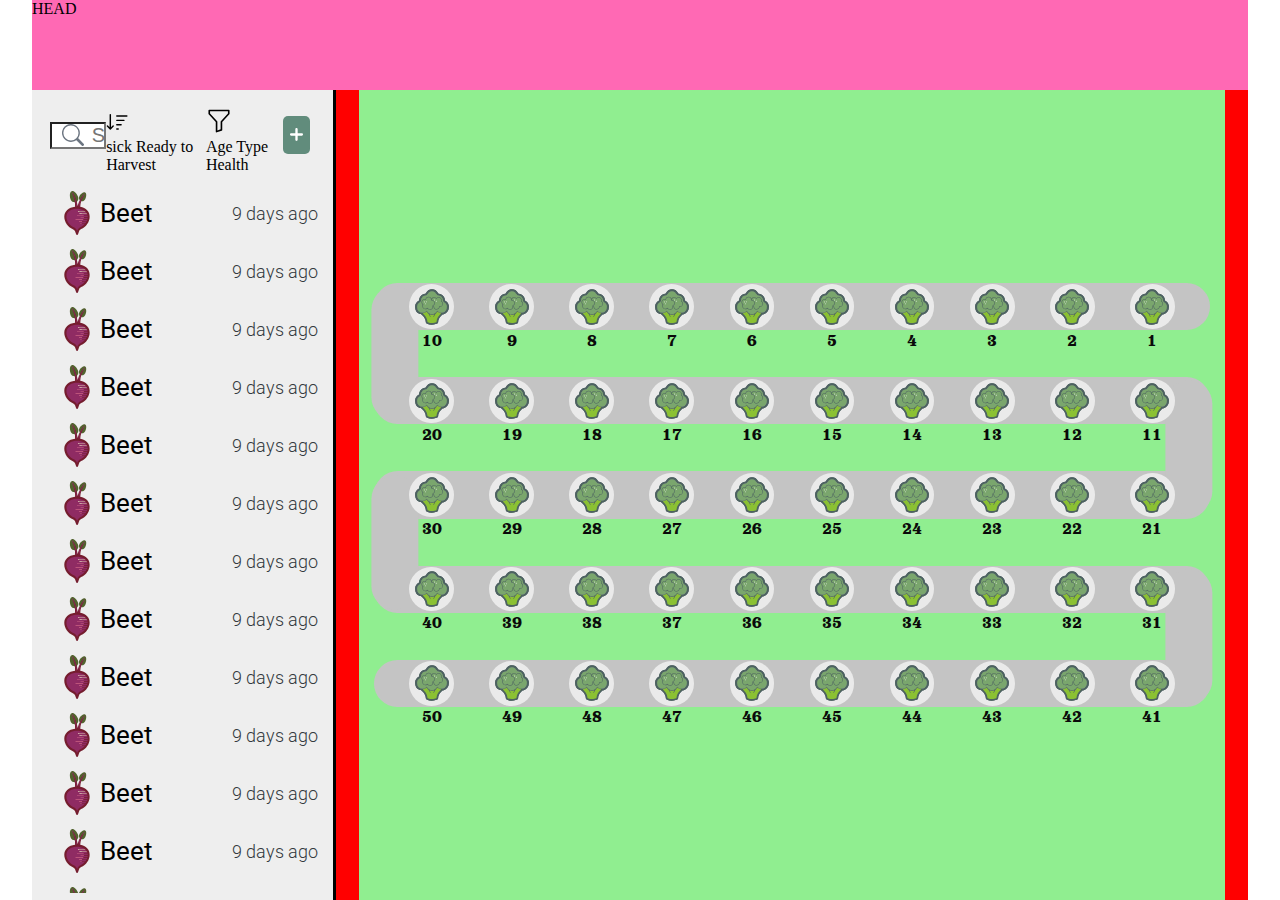
==== index.html @ b9377c93 "scroll bar style" ====
<!DOCTYPE html>
<html lang="en">
<head>
    <meta charset="UTF-8">
    <link href="https://cdn.jsdelivr.net/npm/bootstrap@5.0.0-beta3/dist/css/bootstrap.min.css" rel="stylesheet" integrity="sha384-eOJMYsd53ii+scO/bJGFsiCZc+5NDVN2yr8+0RDqr0Ql0h+rP48ckxlpbzKgwra6" crossorigin="anonymous">
    <script src="https://ajax.googleapis.com/ajax/libs/jquery/3.6.0/jquery.min.js"></script>
    <meta http-equiv="X-UA-Compatible" content="IE=edge">
    <meta name="viewport" content="width=device-width, initial-scale=1.0">
    <link rel="stylesheet" href="css/style.css">
    <title>MAP</title>
</head>
<body>
    <section class="wrapper">
        <header> HEAD</header>
        <section class="sideContent column">
            <section class="searchBar">
                <input type="text" class="form-control w-50" name="searchKey" placeholder="Search" id="search">
                
                <!-- <select name="filter" class="form-control">
                    <option disabled="" selected="" value=""> Filter </option>
                    <option value="sick">Sick</option>
                    <option value="ready">Ready to Harvest</option>
                </select> -->
                <div class="dropdown show">
                    <a href="#" role="button"  data-toggle="dropdown" aria-haspopup="true" aria-expanded="false">
                        <img src="images/sortArrow.svg" class="seachBarIcons" alt="filter">
                    </a>
                    <div class="dropdown-menu" aria-labelledby="dropdownMenuLink">
                      <a class="dropdown-item" href='index.html?filter="sick"'>sick</a>
                      <a class="dropdown-item" href='index.html?filter="ready"'>Ready to Harvest</a>
                    </div>
                  </div>
                <div class="dropdown show">
                    <a href="#" role="button"  data-toggle="dropdown" aria-haspopup="true" aria-expanded="false">
                        <img src="images/funnel.svg" class="seachBarIcons" alt="sort">
                    </a>
                    <div class="dropdown-menu" aria-labelledby="dropdownMenuLink">
                      <a class="dropdown-item" href='index.html?sort="age"'>Age</a>
                      <a class="dropdown-item" href='index.html?sort="type"'>Type</a>
                      <a class="dropdown-item" href='index.html?sort="health'>Health</a>
                    </div>
                  </div>
                <!-- <select name="sort" class="form-control sort">
                    <option disabled="" selected="" value="">  </option>
                    <option value="age">Age</option>
                    <option value="Type">Type</option>
                    <option value="Health">Health</option>
                </select> -->
                <a href="addPlant.html"></a>
            </section>
            <div class="clear"></div>
            <section class="listSection">
                <ul class="plantsList">
                    <li class="plantListItem"><a  href="item.html?itemID=1">
                        <img src="images/beet.svg" alt="beet">
                        <span class="plantListName">Beet</span>
                        <span class="plantListInfo">9 days ago</span>
                    </a></li>
                    <li class="plantListItem"><a  href="item.html?itemID=1">
                        <img src="images/beet.svg" alt="beet">
                        <span class="plantListName">Beet</span>
                        <span class="plantListInfo">9 days ago</span>
                    </a></li>
                    <li class="plantListItem"><a  href="item.html?itemID=1">
                        <img src="images/beet.svg" alt="beet">
                        <span class="plantListName">Beet</span>
                        <span class="plantListInfo">9 days ago</span>
                    </a></li>
                    <li class="plantListItem"><a  href="item.html?itemID=1">
                        <img src="images/beet.svg" alt="beet">
                        <span class="plantListName">Beet</span>
                        <span class="plantListInfo">9 days ago</span>
                    </a></li>
                    <li class="plantListItem"><a  href="item.html?itemID=1">
                        <img src="images/beet.svg" alt="beet">
                        <span class="plantListName">Beet</span>
                        <span class="plantListInfo">9 days ago</span>
                    </a></li>
                    <li class="plantListItem"><a  href="item.html?itemID=1">
                        <img src="images/beet.svg" alt="beet">
                        <span class="plantListName">Beet</span>
                        <span class="plantListInfo">9 days ago</span>
                    </a></li>
                    <li class="plantListItem"><a  href="item.html?itemID=1">
                        <img src="images/beet.svg" alt="beet">
                        <span class="plantListName">Beet</span>
                        <span class="plantListInfo">9 days ago</span>
                    </a></li>
                    <li class="plantListItem"><a  href="item.html?itemID=1">
                        <img src="images/beet.svg" alt="beet">
                        <span class="plantListName">Beet</span>
                        <span class="plantListInfo">9 days ago</span>
                    </a></li>
                    <li class="plantListItem"><a  href="item.html?itemID=1">
                        <img src="images/beet.svg" alt="beet">
                        <span class="plantListName">Beet</span>
                        <span class="plantListInfo">9 days ago</span>
                    </a></li>
                    <li class="plantListItem"><a  href="item.html?itemID=1">
                        <img src="images/beet.svg" alt="beet">
                        <span class="plantListName">Beet</span>
                        <span class="plantListInfo">9 days ago</span>
                    </a></li>
                    <li class="plantListItem"><a  href="item.html?itemID=1">
                        <img src="images/beet.svg" alt="beet">
                        <span class="plantListName">Beet</span>
                        <span class="plantListInfo">9 days ago</span>
                    </a></li>
                    <li class="plantListItem"><a  href="item.html?itemID=1">
                        <img src="images/beet.svg" alt="beet">
                        <span class="plantListName">Beet</span>
                        <span class="plantListInfo">9 days ago</span>
                    </a></li>
                    <li class="plantListItem"><a  href="item.html?itemID=1">
                        <img src="images/beet.svg" alt="beet">
                        <span class="plantListName">Beet</span>
                        <span class="plantListInfo">9 days ago</span>
                    </a></li>
                    <li class="plantListItem"><a  href="item.html?itemID=1">
                        <img src="images/beet.svg" alt="beet">
                        <span class="plantListName">Beet</span>
                        <span class="plantListInfo">9 days ago</span>
                    </a></li>
                    <li class="plantListItem"><a  href="item.html?itemID=1">
                        <img src="images/beet.svg" alt="beet">
                        <span class="plantListName">Beet</span>
                        <span class="plantListInfo">9 days ago</span>
                    </a></li>
                    <li class="plantListItem"><a  href="item.html?itemID=1">
                        <img src="images/beet.svg" alt="beet">
                        <span class="plantListName">Beet</span>
                        <span class="plantListInfo">9 days ago</span>
                    </a></li>
                    <li class="plantListItem"><a  href="item.html?itemID=1">
                        <img src="images/beet.svg" alt="beet">
                        <span class="plantListName">Beet</span>
                        <span class="plantListInfo">9 days ago</span>
                    </a></li>
                    <li class="plantListItem"><a  href="item.html?itemID=1">
                        <img src="images/beet.svg" alt="beet">
                        <span class="plantListName">Beet</span>
                        <span class="plantListInfo">9 days ago</span>
                    </a></li>
                    <li class="plantListItem"><a  href="item.html?itemID=1">
                        <img src="images/beet.svg" alt="beet">
                        <span class="plantListName">Beet</span>
                        <span class="plantListInfo">9 days ago</span>
                    </a></li>
                    <li class="plantListItem"><a  href="item.html?itemID=1">
                        <img src="images/beet.svg" alt="beet">
                        <span class="plantListName">Beet</span>
                        <span class="plantListInfo">9 days ago</span>
                    </a></li>
                    <li class="plantListItem"><a  href="item.html?itemID=1">
                        <img src="images/beet.svg" alt="beet">
                        <span class="plantListName">Beet</span>
                        <span class="plantListInfo">9 days ago</span>
                    </a></li>
                    <li class="plantListItem"><a  href="item.html?itemID=1">
                        <img src="images/beet.svg" alt="beet">
                        <span class="plantListName">Beet</span>
                        <span class="plantListInfo">9 days ago</span>
                    </a></li>
                    <li class="plantListItem"><a  href="item.html?itemID=1">
                        <img src="images/beet.svg" alt="beet">
                        <span class="plantListName">Beet</span>
                        <span class="plantListInfo">9 days ago</span>
                    </a></li>
                    <li class="plantListItem"><a  href="item.html?itemID=1">
                        <img src="images/beet.svg" alt="beet">
                        <span class="plantListName">Beet</span>
                        <span class="plantListInfo">9 days ago</span>
                    </a></li>
                    <li class="plantListItem"><a  href="item.html?itemID=1">
                        <img src="images/beet.svg" alt="beet">
                        <span class="plantListName">Beet</span>
                        <span class="plantListInfo">9 days ago</span>
                    </a></li>
                    <li class="plantListItem"><a  href="item.html?itemID=1">
                        <img src="images/beet.svg" alt="beet">
                        <span class="plantListName">Beet</span>
                        <span class="plantListInfo">9 days ago</span>
                    </a></li>
                    <li class="plantListItem"><a  href="item.html?itemID=1">
                        <img src="images/beet.svg" alt="beet">
                        <span class="plantListName">Beet</span>
                        <span class="plantListInfo">9 days ago</span>
                    </a></li>
                    <li class="plantListItem"><a  href="item.html?itemID=1">
                        <img src="images/beet.svg" alt="beet">
                        <span class="plantListName">Beet</span>
                        <span class="plantListInfo">9 days ago</span>
                    </a></li>
                    <li class="plantListItem"><a  href="item.html?itemID=1">
                        <img src="images/beet.svg" alt="beet">
                        <span class="plantListName">Beet</span>
                        <span class="plantListInfo">9 days ago</span>
                    </a></li>
                    <li class="plantListItem"><a  href="item.html?itemID=1">
                        <img src="images/beet.svg" alt="beet">
                        <span class="plantListName">Beet</span>
                        <span class="plantListInfo">9 days ago</span>
                    </a></li>
                    <li class="plantListItem"><a  href="item.html?itemID=1">
                        <img src="images/beet.svg" alt="beet">
                        <span class="plantListName">Beet</span>
                        <span class="plantListInfo">9 days ago</span>
                    </a></li>
                    <li class="plantListItem"><a  href="item.html?itemID=1">
                        <img src="images/beet.svg" alt="beet">
                        <span class="plantListName">Beet</span>
                        <span class="plantListInfo">9 days ago</span>
                    </a></li>
                    <li class="plantListItem"><a  href="item.html?itemID=1">
                        <img src="images/beet.svg" alt="beet">
                        <span class="plantListName">Beet</span>
                        <span class="plantListInfo">9 days ago</span>
                    </a></li>
                    <li class="plantListItem"><a  href="item.html?itemID=1">
                        <img src="images/beet.svg" alt="beet">
                        <span class="plantListName">Beet</span>
                        <span class="plantListInfo">9 days ago</span>
                    </a></li>
                    <li class="plantListItem"><a  href="item.html?itemID=1">
                        <img src="images/beet.svg" alt="beet">
                        <span class="plantListName">Beet</span>
                        <span class="plantListInfo">9 days ago</span>
                    </a></li>
                </ul>
            </section>
        </section>
        <main>
        <section class="mapContainer column">
            <section class="map">
                <div>
                    
                    <section class="pipe vertical" id="Pipe1"></section>
                    <section class="pipe vertical" id="Pipe2"></section>
                    <section class="pipe vertical" id="Pipe3"></section>
                    <section class="pipe vertical" id="Pipe4"></section>
                    <section class="pipe">
                        <section class="cell" id="10">
                            <a href="item.html?itemID=10">10</a>
                        </section>
                        <section class="cell" id="9">
                            <a href="item.html?itemID=9">9</a>
                        </section>
                        <section class="cell" id="8">
                            <a href="item.html?itemID=8">8</a>
                        </section>
                        <section class="cell" id="7">
                            <a href="item.html?itemID=7">7</a>
                        </section>
                        <section class="cell" id="6">
                            <a href="item.html?itemID=6">6</a>
                        </section>
                        <section class="cell" id="5">
                            <a href="item.html?itemID=5">5</a>
                        </section>
                        <section class="cell" id="4">
                            <a href="item.html?itemID=4">4</a>
                        </section>
                        <section class="cell" id="3">
                            <a href="item.html?itemID=3">3</a>
                        </section>
                        <section class="cell" id="2">
                            <a href="item.html?itemID=2">2</a>
                        </section>
                        <section class="cell" id="1">
                            <a href="item.html?itemID=1">1</a>
                        </section>
                    </section>
                    <section class="pipe">
                        <section class="cell">
                            <a href="item.html?itemID=20">20</a>
                        </section>
                        <section class="cell">
                            <a href="item.html?itemID=19">19</a>
                        </section>
                        <section class="cell">
                            <a href="item.html?itemID=18">18</a>
                        </section>
                        <section class="cell">
                            <a href="item.html?itemID=17">17</a>
                        </section>
                        <section class="cell">
                            <a href="item.html?itemID=16">16</a>
                        </section>
                        <section class="cell">
                            <a href="item.html?itemID=15">15</a>
                        </section>
                        <section class="cell">
                            <a href="item.html?itemID=14">14</a>
                        </section>
                        <section class="cell">
                            <a href="item.html?itemID=13">13</a>
                        </section>
                        <section class="cell">
                            <a href="item.html?itemID=12">12</a>
                        </section>
                        <section class="cell">
                            <a href="item.html?itemID=11">11</a>
                        </section>
                    </section>
                    <section class="pipe">
                        <section class="cell">
                            <a href="item.html?itemID=30">30</a>
                        </section>
                        <section class="cell">
                            <a href="item.html?itemID=29">29</a>
                        </section>
                        <section class="cell">
                            <a href="item.html?itemID=28">28</a>
                        </section>
                        <section class="cell">
                            <a href="item.html?itemID=27">27</a>
                        </section>
                        <section class="cell">
                            <a href="item.html?itemID=26">26</a>
                        </section>
                        <section class="cell" id="25">
                            <a href="item.html?itemID=25">25</a>
                        </section>
                        <section class="cell">
                            <a href="item.html?itemID=24">24</a>
                        </section>
                        <section class="cell">
                            <a href="item.html?itemID=23">23</a>
                        </section>
                        <section class="cell">
                            <a href="item.html?itemID=22">22</a>
                        </section>
                        <section class="cell">
                            <a href="item.html?itemID=21">21</a>
                        </section>
                    </section>
                    <section class="pipe">
                        <section class="cell" id="40">
                            <a href="item.html?itemID=40">40</a>
                        </section>
                        <section class="cell">
                            <a href="item.html?itemID=39">39</a>
                        </section>
                        <section class="cell">
                            <a href="item.html?itemID=38">38</a>
                        </section>
                        <section class="cell">
                            <a href="item.html?itemID=37">37</a>
                        </section>
                        <section class="cell">
                            <a href="item.html?itemID=36">36</a>
                        </section>
                        <section class="cell">
                            <a href="item.html?itemID=35">35</a>
                        </section>
                        <section class="cell">
                            <a href="item.html?itemID=34">34</a>
                        </section>
                        <section class="cell">
                            <a href="item.html?itemID=33">33</a>
                        </section>
                        <section class="cell">
                            <a href="item.html?itemID=32">32</a>
                        </section>
                        <section class="cell">
                            <a href="item.html?itemID=31">31</a>
                        </section>
                    </section>
                    <section class="pipe">
                        <section class="cell">
                            <a href="item.html?itemID=50">50</a>
                        </section>
                        <section class="cell">
                            <a href="item.html?itemID=49">49</a>
                        </section>
                        <section class="cell">
                            <a href="item.html?itemID=48">48</a>
                        </section>
                        <section class="cell">
                            <a href="item.html?itemID=47">47</a>
                        </section>
                        <section class="cell">
                            <a href="item.html?itemID=46">46</a>
                        </section>
                        <section class="cell">
                            <a href="item.html?itemID=45">45</a>
                        </section>
                        <section class="cell">
                            <a href="item.html?itemID=44">44</a>
                        </section>
                        <section class="cell">
                            <a href="item.html?itemID=43">43</a>
                        </section>
                        <section class="cell">
                            <a href="item.html?itemID=42">42</a>
                        </section>
                        <section class="cell">
                            <a href="item.html?itemID=41">41</a>
                        </section>
                    </section>

                </div>
            </section>
        </section>
        </main>
        <div class="clear"></div>
    </section>
    <script src="js/scripts.js"></script>
    <script src="https://code.jquery.com/jquery-3.2.1.slim.min.js" integrity="sha384-KJ3o2DKtIkvYIK3UENzmM7KCkRr/rE9/Qpg6aAZGJwFDMVNA/GpGFF93hXpG5KkN" crossorigin="anonymous"></script>
<script src="https://cdnjs.cloudflare.com/ajax/libs/popper.js/1.12.9/umd/popper.min.js" integrity="sha384-ApNbgh9B+Y1QKtv3Rn7W3mgPxhU9K/ScQsAP7hUibX39j7fakFPskvXusvfa0b4Q" crossorigin="anonymous"></script>
<script src="https://maxcdn.bootstrapcdn.com/bootstrap/4.0.0/js/bootstrap.min.js" integrity="sha384-JZR6Spejh4U02d8jOt6vLEHfe/JQGiRRSQQxSfFWpi1MquVdAyjUar5+76PVCmYl" crossorigin="anonymous"></script>
</body>
</html>
<!-- <header></header>
<aside></aside>
<main>

    
</main> -->
---- css/style.css ----
@import url('https://fonts.googleapis.com/css2?family=Orelega+One&display=swap');
@import url('https://fonts.googleapis.com/css2?family=Roboto:wght@100;300;400;500&display=swap');
* {
    margin: 0;
    padding: 0;
    box-sizing: border-box;

}

a {
    text-decoration: none;
    color: black;
}

.col-1 {width: 8.33%;}
.col-2 {width: 16.66%;}
.col-3 {width: 25%;}
.col-4 {width: 33.33%;}
.col-5 {width: 41.66%;}
.col-6 {width: 50%;}
.col-7 {width: 58.33%;}
.col-8 {width: 66.66%;}
.col-9 {width: 75%;}
.col-10 {width: 83.33%;}
.col-11 {width: 91.66%;}
.col-12 {width: 100%;}

[class*="col-"] {
    float: left;
    padding: 15px;
    /* border: 1px solid blue; */
}

.row::after {
    content: "";
    clear: both;
    display: table;
}
.clear {
    content: "";
    clear: both;
    display: table;
}



.wrapper {
    width: 95vw;
    height: 100%;
    background: red;
    margin: 0 auto;
    z-index: 0;

}

.column {
    float: left;
    padding: 15px;
}

.sideContent {
    background: #EEEEEE;
    height: 90vh;
    width: 25%;
    border-right:  solid black;
}

.mapContainer {
    background: lightgreen;
    height: 90vh;
    width: 95%;
    display: flex;
    justify-content: center;
    align-items: center;
}

.searchBar {
    display: flex;
    justify-content: space-between;
    margin-top: 10px;
    /* flex-wrap: wrap; */
    padding-left: 1%;
    padding-right: 3%;
    height: 40px;
    width: 100%;
    align-items: center;
}
/* .searchBar::after {
    content: "";
    clear: both;
    display: table;
} */

.searchBar > select {
    width: 20%;
    float: left;
    color: #6c757d  ;
}
.searchBar > a {
    width: 38px;
    height: 38px;
    float: left;
    color: white;
    border-radius: 5px;
    background: #618C7C;
    text-align: center;
    line-height: 100%;
    background-image: url("../images/plus.svg");
    background-position: center;
    background-repeat: no-repeat;
    background-size: 50%;
}
.searchBar > input[type="text"] {
    width: 30%;
    float: left;
    background-image: url(../images/searchIcon.svg);
    background-repeat: no-repeat;
    text-indent: 40px;
    font-size: 20px;
    background-size: 22px;
    background-position-y: center;
    background-position-x: 10px;

}

.seachBarIcons {
    height: 38px;
    padding-top: 15%;
}

.pipe {
    width: 100%;
    height: 10%;
    background: #C4C4C4;
    border-radius: 33px;
    display: flex;
    justify-content: space-evenly;
    align-items: center ;
}

.vertical {
    position: absolute;
    transform: rotate(-90deg);
    width: 16%;
}

#Pipe1 {
    top: 15%;
    left: -5.5%;
}
#Pipe2 {
    top: 35%;
    left: 89.5%;
}
#Pipe3 {
    top: 55%;
    left: -5.5%;
}
#Pipe4 {
    top: 75%;
    left: 89.5%;
}

.cell {
    
    width: 5.35%;
    height: 95%;
    border-radius: 100%;
    background: rgba(255, 255, 255, 0.65);
    z-index: 99;
    display: flex;
    justify-content: center;
    align-items: center;
    text-align: center;
    background-image: url("../images/beet.svg");
    background-image: none;
    background-size: 80%;
    background-repeat: no-repeat;
    background-position: center;
    /* line-height: 10px; */
}

.cell > label {
    color: #0a0a0a;
    margin-top: 150%;
    font-family: 'Orelega One', cursive;
    font-weight: normal;
    user-select: none;
}
.cell > a {
    color: #0a0a0a;
    padding-top: 150%;
    font-family: 'Orelega One', cursive;
    font-weight: normal;
    user-select: none;
    width: 100%;
    cursor: pointer;
}

header {
    width: 100%;
    height: 10vh;
    background: hotpink;
}

main {
    width: 75%;
    float: left;
    display: flex;
    justify-content: center;
}


.map{
	width: 100%;
	padding-bottom: 56.25%; /* 16:9 */
	position: relative;
    display: flex;
    flex-wrap: wrap;
    justify-content: space-between;
	/* background: blue; */
}


/* div.stretchy-wrapper > div {
    position: absolute;
    top: 0; bottom: 0; left: 0; right: 0;
  } */


.map > div {
	position: absolute;
	top: 0; bottom: 0; left: 0; right: 0;
    display: flex;
    flex-wrap: wrap;
    align-items: center;
	color: white;
	font-size: 24px;
	text-align: center;
}

.listSection {
    height: 92%;
    overflow-y: scroll;
    margin-top: 20px;
    direction: rtl;
}

.plantsList {
    list-style: none;
    padding: 0;
    width: 97%;
    /* height: 92%; */
    /* background: #C4C4C4; */
    font-family: 'Roboto', sans-serif;
    direction: ltr;
}
.plantListItem {
    margin-top: 18px;
    height: 40px;
}

.plantListItem > a{
    /* width: 89%; */
    height: 100%;
    /* background: #6c757d; */
    display: flex;
    justify-content: space-between;
    align-items: center;
}
.plantListItem > a:hover {
    color: black;
    font-size: 10px;
    border-radius: 5px;
    background: #cececead;
}

.plantListItem > a > img{
    height: 110%;
}

.plantListName {
    display: flex;
    align-items: center;
    width: 50%;
    font-size: 26px;
    font-weight: 400;
}

.plantListInfo {
    /* height: 100%; */
    text-align: center;
    font-weight: 300;
    font-size: 18px;
    color: #343a40;
}

/* total width */
.listSection::-webkit-scrollbar {
    background-color: transparent;
    /* background-color: #fff; */
    width: 8px;
}

/* background of the scrollbar except button or resizer */
.listSection::-webkit-scrollbar-track {
    /* background-color: #fff; */
    background-color: transparent;
}

/* scrollbar itself */
.listSection::-webkit-scrollbar-thumb {
    background-color: #babac0;
    border-radius: 16px;
    /* border: 4px solid #fff; */
}

/* set button(top and bottom of the scrollbar) */
.listSection::-webkit-scrollbar-button {
    display:none;
}


/* .sort   { 
    background-image:url(../images/sort.svg); 
    background-position-x: 15%;
    background-position-y: center;
    background-repeat: no-repeat; 
} */

/* 
aside {
    width: 20vw;
    height: 100vw;
    background: royalblue;
    z-index: 100;
}


main {
    background: indigo;
}

.map {
    background: green;
    width: 90%;
    height: 70%;

} */
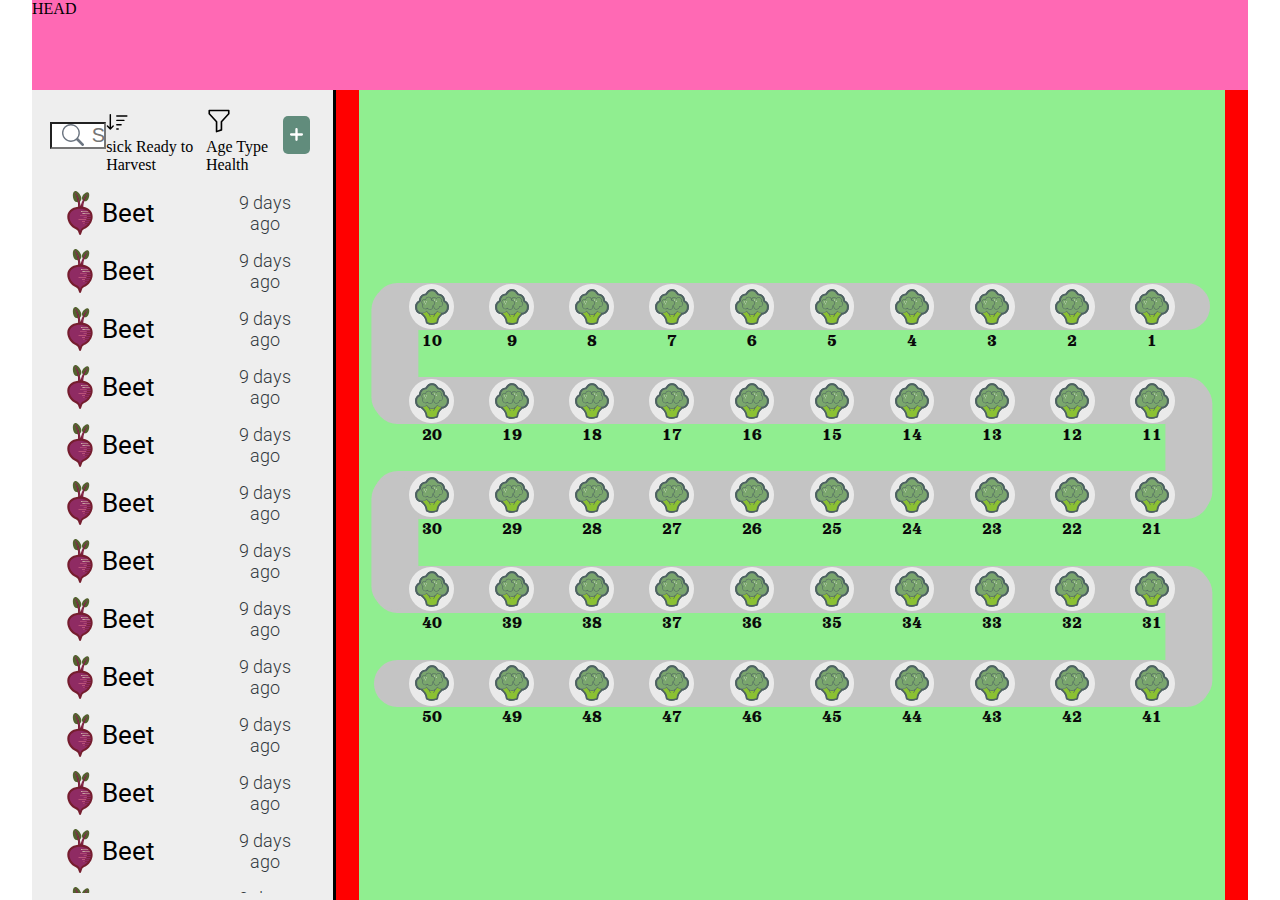
==== commit 2bc6dc73: "finished item page" ====
--- a/index.html
+++ b/index.html
@@ -49,7 +49,7 @@
                 <a href="addPlant.html"></a>
             </section>
             <div class="clear"></div>
-            <section class="listSection">
+            <section class="listSection scroll">
                 <ul class="plantsList">
                     <li class="plantListItem"><a  href="item.html?itemID=1">
                         <img src="images/beet.svg" alt="beet">
--- a/css/style.css
+++ b/css/style.css
@@ -218,7 +218,6 @@
     display: flex;
     flex-wrap: wrap;
     justify-content: space-between;
-	/* background: blue; */
 }
 
 
@@ -244,14 +243,14 @@
     overflow-y: scroll;
     margin-top: 20px;
     direction: rtl;
+    display: flex;
+    justify-content: center;
 }
 
 .plantsList {
     list-style: none;
     padding: 0;
-    width: 97%;
-    /* height: 92%; */
-    /* background: #C4C4C4; */
+    width: 92%;
     font-family: 'Roboto', sans-serif;
     direction: ltr;
 }
@@ -296,30 +295,125 @@
 }
 
 /* total width */
-.listSection::-webkit-scrollbar {
+.scroll::-webkit-scrollbar {
     background-color: transparent;
     /* background-color: #fff; */
     width: 8px;
 }
 
 /* background of the scrollbar except button or resizer */
-.listSection::-webkit-scrollbar-track {
+.scroll::-webkit-scrollbar-track {
     /* background-color: #fff; */
     background-color: transparent;
 }
 
 /* scrollbar itself */
-.listSection::-webkit-scrollbar-thumb {
+.scroll::-webkit-scrollbar-thumb {
     background-color: #babac0;
     border-radius: 16px;
     /* border: 4px solid #fff; */
 }
 
 /* set button(top and bottom of the scrollbar) */
-.listSection::-webkit-scrollbar-button {
+.scroll::-webkit-scrollbar-button {
     display:none;
 }
 
+.sidebarTitle {
+    background: #363333;
+    width: 100%;
+    height: 85px;
+    color: white;
+    display: flex;
+    align-items: center;
+}
+
+.sidebarTitle > h1 {
+    line-height: 85px;
+    margin-left: 3%;
+}
+
+.plantIcon {
+    height: 65%;
+    margin-left: 4%;
+}
+
+.sidebarTitle > a > img {
+    height: 55px;
+    color: cornflowerblue;
+    /* width: 85px; */
+}
+
+.no-padding {
+    padding: 0;
+}
+
+.breadcrumbsSection {
+    margin-top: 15px;
+}
+
+.breadcrumbs {
+    list-style: none;
+    display: flex;
+    font-size: 17px;
+}
+
+.breadcrumbsItem:last-of-type {
+    font-weight: bold;
+}
+.breadcrumbsItem:last-of-type::after {
+    content: "";
+}
+
+.breadcrumbsItem::after {
+    content: " >";
+    margin-right: 4px;
+}
+.objectContent {
+    display: flex;
+    width: 80%;
+    height: 35%;
+    margin: 0 auto;
+    padding-left: 5%;
+    justify-content: space-between;
+    flex-wrap: wrap;
+}
+.objectContent > span {
+    font-size: 22px;
+    display: block;
+    width: 35%;
+}   
+.objectContent > span:last-of-type {
+    width: 100%;
+}
+.objectContent > span > label {
+    font-weight: 500;
+}   
+
+.objectButtons {
+    width: 70%;
+    margin: 0 auto 0;
+    display: flex;
+    justify-content: space-between;
+}
+
+.objectButtons > button {
+    width: 130px;
+}
+
+.objectImage {
+    width: 80%;
+    height: 30%;
+    margin: 8% auto;
+    background: transparent;
+    display: flex;
+    justify-content: center;
+    flex-direction: column;
+}
+
+.objectImage > img {
+    border-radius: 4%;
+}
 
 /* .sort   { 
     background-image:url(../images/sort.svg); 
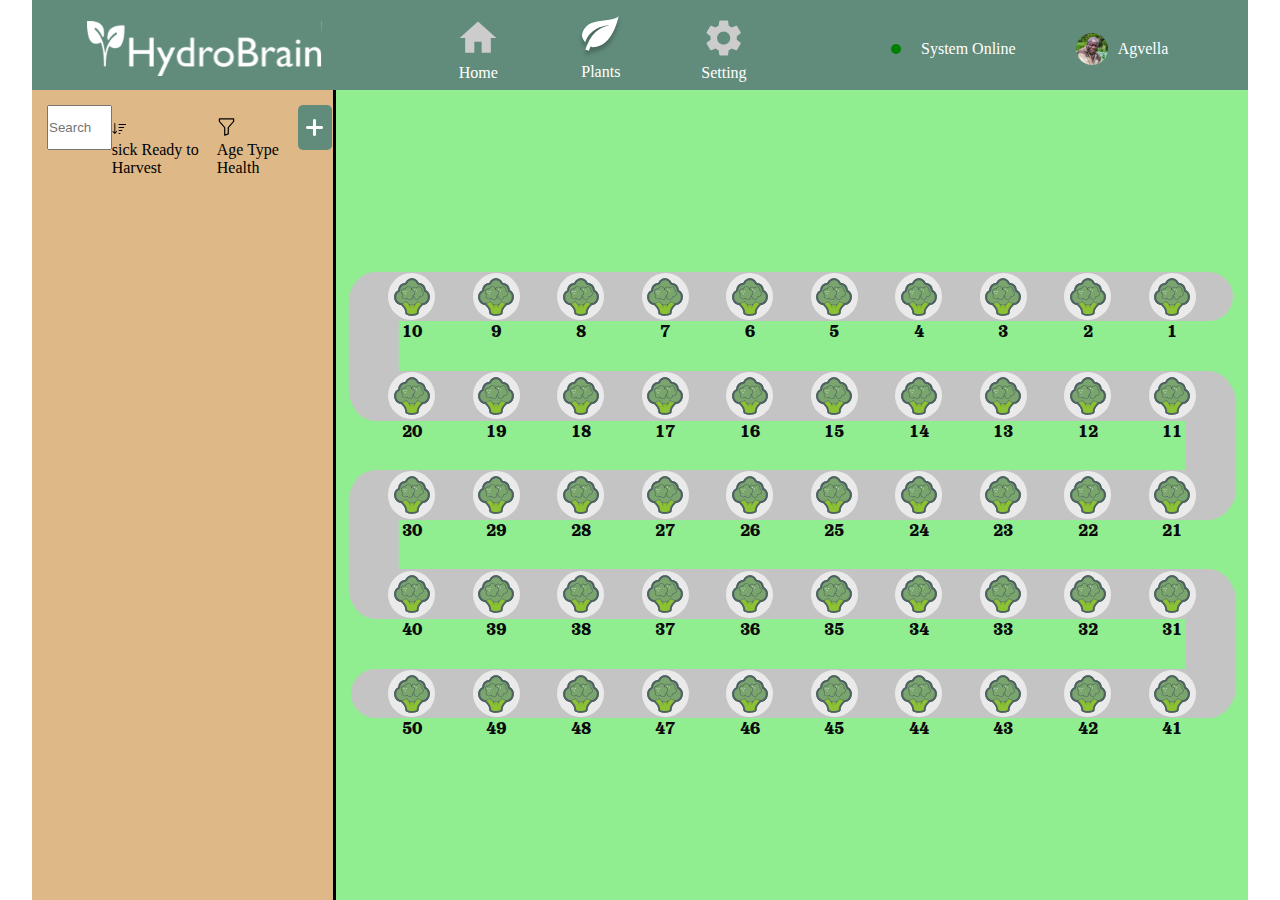
==== commit 4847c2ef: "finised header design" ====
--- a/index.html
+++ b/index.html
@@ -11,11 +11,21 @@
 </head>
 <body>
     <section class="wrapper">
-        <header> HEAD</header>
+        <header> 
+            <a href="home.html" id="logo"></a>
+            <nav>
+                <a href="home.html"><img src="images/home.svg"><br> Home</a>
+                <a class="selected" href="index.html"> <img src="images/plants.svg"><br> Plants</a>
+                <a  href="#"><img src="images/settings.svg"><br> Setting</a>
+            </nav>
+            <section class="userName">
+            <span class="circle"></span><span class="system">System Online</span>
+            <img src="images/Agvella.svg"><span >Agvella</span>
+            </section>  
+        </header>
         <section class="sideContent column">
             <section class="searchBar">
-                <input type="text" class="form-control w-50" name="searchKey" placeholder="Search" id="search">
-                
+                <input type="text" class="form-control w-50" name="searchKey" placeholder="Search">
                 <!-- <select name="filter" class="form-control">
                     <option disabled="" selected="" value=""> Filter </option>
                     <option value="sick">Sick</option>
@@ -48,188 +58,7 @@
                 </select> -->
                 <a href="addPlant.html"></a>
             </section>
-            <div class="clear"></div>
-            <section class="listSection scroll">
-                <ul class="plantsList">
-                    <li class="plantListItem"><a  href="item.html?itemID=1">
-                        <img src="images/beet.svg" alt="beet">
-                        <span class="plantListName">Beet</span>
-                        <span class="plantListInfo">9 days ago</span>
-                    </a></li>
-                    <li class="plantListItem"><a  href="item.html?itemID=1">
-                        <img src="images/beet.svg" alt="beet">
-                        <span class="plantListName">Beet</span>
-                        <span class="plantListInfo">9 days ago</span>
-                    </a></li>
-                    <li class="plantListItem"><a  href="item.html?itemID=1">
-                        <img src="images/beet.svg" alt="beet">
-                        <span class="plantListName">Beet</span>
-                        <span class="plantListInfo">9 days ago</span>
-                    </a></li>
-                    <li class="plantListItem"><a  href="item.html?itemID=1">
-                        <img src="images/beet.svg" alt="beet">
-                        <span class="plantListName">Beet</span>
-                        <span class="plantListInfo">9 days ago</span>
-                    </a></li>
-                    <li class="plantListItem"><a  href="item.html?itemID=1">
-                        <img src="images/beet.svg" alt="beet">
-                        <span class="plantListName">Beet</span>
-                        <span class="plantListInfo">9 days ago</span>
-                    </a></li>
-                    <li class="plantListItem"><a  href="item.html?itemID=1">
-                        <img src="images/beet.svg" alt="beet">
-                        <span class="plantListName">Beet</span>
-                        <span class="plantListInfo">9 days ago</span>
-                    </a></li>
-                    <li class="plantListItem"><a  href="item.html?itemID=1">
-                        <img src="images/beet.svg" alt="beet">
-                        <span class="plantListName">Beet</span>
-                        <span class="plantListInfo">9 days ago</span>
-                    </a></li>
-                    <li class="plantListItem"><a  href="item.html?itemID=1">
-                        <img src="images/beet.svg" alt="beet">
-                        <span class="plantListName">Beet</span>
-                        <span class="plantListInfo">9 days ago</span>
-                    </a></li>
-                    <li class="plantListItem"><a  href="item.html?itemID=1">
-                        <img src="images/beet.svg" alt="beet">
-                        <span class="plantListName">Beet</span>
-                        <span class="plantListInfo">9 days ago</span>
-                    </a></li>
-                    <li class="plantListItem"><a  href="item.html?itemID=1">
-                        <img src="images/beet.svg" alt="beet">
-                        <span class="plantListName">Beet</span>
-                        <span class="plantListInfo">9 days ago</span>
-                    </a></li>
-                    <li class="plantListItem"><a  href="item.html?itemID=1">
-                        <img src="images/beet.svg" alt="beet">
-                        <span class="plantListName">Beet</span>
-                        <span class="plantListInfo">9 days ago</span>
-                    </a></li>
-                    <li class="plantListItem"><a  href="item.html?itemID=1">
-                        <img src="images/beet.svg" alt="beet">
-                        <span class="plantListName">Beet</span>
-                        <span class="plantListInfo">9 days ago</span>
-                    </a></li>
-                    <li class="plantListItem"><a  href="item.html?itemID=1">
-                        <img src="images/beet.svg" alt="beet">
-                        <span class="plantListName">Beet</span>
-                        <span class="plantListInfo">9 days ago</span>
-                    </a></li>
-                    <li class="plantListItem"><a  href="item.html?itemID=1">
-                        <img src="images/beet.svg" alt="beet">
-                        <span class="plantListName">Beet</span>
-                        <span class="plantListInfo">9 days ago</span>
-                    </a></li>
-                    <li class="plantListItem"><a  href="item.html?itemID=1">
-                        <img src="images/beet.svg" alt="beet">
-                        <span class="plantListName">Beet</span>
-                        <span class="plantListInfo">9 days ago</span>
-                    </a></li>
-                    <li class="plantListItem"><a  href="item.html?itemID=1">
-                        <img src="images/beet.svg" alt="beet">
-                        <span class="plantListName">Beet</span>
-                        <span class="plantListInfo">9 days ago</span>
-                    </a></li>
-                    <li class="plantListItem"><a  href="item.html?itemID=1">
-                        <img src="images/beet.svg" alt="beet">
-                        <span class="plantListName">Beet</span>
-                        <span class="plantListInfo">9 days ago</span>
-                    </a></li>
-                    <li class="plantListItem"><a  href="item.html?itemID=1">
-                        <img src="images/beet.svg" alt="beet">
-                        <span class="plantListName">Beet</span>
-                        <span class="plantListInfo">9 days ago</span>
-                    </a></li>
-                    <li class="plantListItem"><a  href="item.html?itemID=1">
-                        <img src="images/beet.svg" alt="beet">
-                        <span class="plantListName">Beet</span>
-                        <span class="plantListInfo">9 days ago</span>
-                    </a></li>
-                    <li class="plantListItem"><a  href="item.html?itemID=1">
-                        <img src="images/beet.svg" alt="beet">
-                        <span class="plantListName">Beet</span>
-                        <span class="plantListInfo">9 days ago</span>
-                    </a></li>
-                    <li class="plantListItem"><a  href="item.html?itemID=1">
-                        <img src="images/beet.svg" alt="beet">
-                        <span class="plantListName">Beet</span>
-                        <span class="plantListInfo">9 days ago</span>
-                    </a></li>
-                    <li class="plantListItem"><a  href="item.html?itemID=1">
-                        <img src="images/beet.svg" alt="beet">
-                        <span class="plantListName">Beet</span>
-                        <span class="plantListInfo">9 days ago</span>
-                    </a></li>
-                    <li class="plantListItem"><a  href="item.html?itemID=1">
-                        <img src="images/beet.svg" alt="beet">
-                        <span class="plantListName">Beet</span>
-                        <span class="plantListInfo">9 days ago</span>
-                    </a></li>
-                    <li class="plantListItem"><a  href="item.html?itemID=1">
-                        <img src="images/beet.svg" alt="beet">
-                        <span class="plantListName">Beet</span>
-                        <span class="plantListInfo">9 days ago</span>
-                    </a></li>
-                    <li class="plantListItem"><a  href="item.html?itemID=1">
-                        <img src="images/beet.svg" alt="beet">
-                        <span class="plantListName">Beet</span>
-                        <span class="plantListInfo">9 days ago</span>
-                    </a></li>
-                    <li class="plantListItem"><a  href="item.html?itemID=1">
-                        <img src="images/beet.svg" alt="beet">
-                        <span class="plantListName">Beet</span>
-                        <span class="plantListInfo">9 days ago</span>
-                    </a></li>
-                    <li class="plantListItem"><a  href="item.html?itemID=1">
-                        <img src="images/beet.svg" alt="beet">
-                        <span class="plantListName">Beet</span>
-                        <span class="plantListInfo">9 days ago</span>
-                    </a></li>
-                    <li class="plantListItem"><a  href="item.html?itemID=1">
-                        <img src="images/beet.svg" alt="beet">
-                        <span class="plantListName">Beet</span>
-                        <span class="plantListInfo">9 days ago</span>
-                    </a></li>
-                    <li class="plantListItem"><a  href="item.html?itemID=1">
-                        <img src="images/beet.svg" alt="beet">
-                        <span class="plantListName">Beet</span>
-                        <span class="plantListInfo">9 days ago</span>
-                    </a></li>
-                    <li class="plantListItem"><a  href="item.html?itemID=1">
-                        <img src="images/beet.svg" alt="beet">
-                        <span class="plantListName">Beet</span>
-                        <span class="plantListInfo">9 days ago</span>
-                    </a></li>
-                    <li class="plantListItem"><a  href="item.html?itemID=1">
-                        <img src="images/beet.svg" alt="beet">
-                        <span class="plantListName">Beet</span>
-                        <span class="plantListInfo">9 days ago</span>
-                    </a></li>
-                    <li class="plantListItem"><a  href="item.html?itemID=1">
-                        <img src="images/beet.svg" alt="beet">
-                        <span class="plantListName">Beet</span>
-                        <span class="plantListInfo">9 days ago</span>
-                    </a></li>
-                    <li class="plantListItem"><a  href="item.html?itemID=1">
-                        <img src="images/beet.svg" alt="beet">
-                        <span class="plantListName">Beet</span>
-                        <span class="plantListInfo">9 days ago</span>
-                    </a></li>
-                    <li class="plantListItem"><a  href="item.html?itemID=1">
-                        <img src="images/beet.svg" alt="beet">
-                        <span class="plantListName">Beet</span>
-                        <span class="plantListInfo">9 days ago</span>
-                    </a></li>
-                    <li class="plantListItem"><a  href="item.html?itemID=1">
-                        <img src="images/beet.svg" alt="beet">
-                        <span class="plantListName">Beet</span>
-                        <span class="plantListInfo">9 days ago</span>
-                    </a></li>
-                </ul>
-            </section>
         </section>
-        <main>
         <section class="mapContainer column">
             <section class="map">
                 <div>
@@ -402,7 +231,6 @@
                 </div>
             </section>
         </section>
-        </main>
         <div class="clear"></div>
     </section>
     <script src="js/scripts.js"></script>
--- a/css/style.css
+++ b/css/style.css
@@ -1,5 +1,6 @@
 @import url('https://fonts.googleapis.com/css2?family=Orelega+One&display=swap');
-@import url('https://fonts.googleapis.com/css2?family=Roboto:wght@100;300;400;500&display=swap');
+
+
 * {
     margin: 0;
     padding: 0;
@@ -39,7 +40,6 @@
 .clear {
     content: "";
     clear: both;
-    display: table;
 }
 
 
@@ -59,7 +59,7 @@
 }
 
 .sideContent {
-    background: #EEEEEE;
+    background: burlywood;
     height: 90vh;
     width: 25%;
     border-right:  solid black;
@@ -68,7 +68,7 @@
 .mapContainer {
     background: lightgreen;
     height: 90vh;
-    width: 95%;
+    width: 75%;
     display: flex;
     justify-content: center;
     align-items: center;
@@ -77,19 +77,15 @@
 .searchBar {
     display: flex;
     justify-content: space-between;
-    margin-top: 10px;
     /* flex-wrap: wrap; */
-    padding-left: 1%;
-    padding-right: 3%;
-    height: 40px;
-    width: 100%;
-    align-items: center;
-}
-/* .searchBar::after {
+    height: 5vh;
+    width: 105%;
+}
+.searchBar::after {
     content: "";
     clear: both;
     display: table;
-} */
+}
 
 .searchBar > select {
     width: 20%;
@@ -97,8 +93,8 @@
     color: #6c757d  ;
 }
 .searchBar > a {
-    width: 38px;
-    height: 38px;
+    width: 5vh;
+    height: 5vh;
     float: left;
     color: white;
     border-radius: 5px;
@@ -113,18 +109,10 @@
 .searchBar > input[type="text"] {
     width: 30%;
     float: left;
-    background-image: url(../images/searchIcon.svg);
-    background-repeat: no-repeat;
-    text-indent: 40px;
-    font-size: 20px;
-    background-size: 22px;
-    background-position-y: center;
-    background-position-x: 10px;
-
 }
 
 .seachBarIcons {
-    height: 38px;
+    height: 70%;
     padding-top: 15%;
 }
 
@@ -198,16 +186,56 @@
 }
 
 header {
+    padding-top: 7px;
     width: 100%;
     height: 10vh;
-    background: hotpink;
-}
-
-main {
-    width: 75%;
-    float: left;
-    display: flex;
-    justify-content: center;
+    background: #618C7C;
+    display: flex;
+    padding-left: 55px;
+    align-items: center;
+    justify-content: space-between;
+}
+nav{
+    align-items: center;
+    justify-content: space-between;
+    display: flex;
+    width: 25%;
+    margin:auto;
+    
+}
+nav a{   
+    text-align: center;  
+    color: #FFFFFF;
+}
+
+#logo{
+    background-image: url(../images/hydrologoWhite.svg);
+    display: block;
+    background-repeat: no-repeat;
+    background-size: contain;
+    width: 235px;
+    height: 55px;
+    
+}
+span{
+    color: white;
+    margin: 10px;
+
+}
+.userName{
+    margin-right: 6%;
+    display: flex;
+    align-items: center;
+    justify-content: space-between;
+}
+.system{
+    margin-right: 60px;
+}
+.circle{
+    border-radius: 50%;
+    background-color: green;
+    width: 10px;
+    height: 10px;
 }
 
 
@@ -218,6 +246,7 @@
     display: flex;
     flex-wrap: wrap;
     justify-content: space-between;
+	/* background: blue; */
 }
 
 
@@ -238,182 +267,7 @@
 	text-align: center;
 }
 
-.listSection {
-    height: 92%;
-    overflow-y: scroll;
-    margin-top: 20px;
-    direction: rtl;
-    display: flex;
-    justify-content: center;
-}
-
-.plantsList {
-    list-style: none;
-    padding: 0;
-    width: 92%;
-    font-family: 'Roboto', sans-serif;
-    direction: ltr;
-}
-.plantListItem {
-    margin-top: 18px;
-    height: 40px;
-}
-
-.plantListItem > a{
-    /* width: 89%; */
-    height: 100%;
-    /* background: #6c757d; */
-    display: flex;
-    justify-content: space-between;
-    align-items: center;
-}
-.plantListItem > a:hover {
-    color: black;
-    font-size: 10px;
-    border-radius: 5px;
-    background: #cececead;
-}
-
-.plantListItem > a > img{
-    height: 110%;
-}
-
-.plantListName {
-    display: flex;
-    align-items: center;
-    width: 50%;
-    font-size: 26px;
-    font-weight: 400;
-}
-
-.plantListInfo {
-    /* height: 100%; */
-    text-align: center;
-    font-weight: 300;
-    font-size: 18px;
-    color: #343a40;
-}
-
-/* total width */
-.scroll::-webkit-scrollbar {
-    background-color: transparent;
-    /* background-color: #fff; */
-    width: 8px;
-}
-
-/* background of the scrollbar except button or resizer */
-.scroll::-webkit-scrollbar-track {
-    /* background-color: #fff; */
-    background-color: transparent;
-}
-
-/* scrollbar itself */
-.scroll::-webkit-scrollbar-thumb {
-    background-color: #babac0;
-    border-radius: 16px;
-    /* border: 4px solid #fff; */
-}
-
-/* set button(top and bottom of the scrollbar) */
-.scroll::-webkit-scrollbar-button {
-    display:none;
-}
-
-.sidebarTitle {
-    background: #363333;
-    width: 100%;
-    height: 85px;
-    color: white;
-    display: flex;
-    align-items: center;
-}
-
-.sidebarTitle > h1 {
-    line-height: 85px;
-    margin-left: 3%;
-}
-
-.plantIcon {
-    height: 65%;
-    margin-left: 4%;
-}
-
-.sidebarTitle > a > img {
-    height: 55px;
-    color: cornflowerblue;
-    /* width: 85px; */
-}
-
-.no-padding {
-    padding: 0;
-}
-
-.breadcrumbsSection {
-    margin-top: 15px;
-}
-
-.breadcrumbs {
-    list-style: none;
-    display: flex;
-    font-size: 17px;
-}
-
-.breadcrumbsItem:last-of-type {
-    font-weight: bold;
-}
-.breadcrumbsItem:last-of-type::after {
-    content: "";
-}
-
-.breadcrumbsItem::after {
-    content: " >";
-    margin-right: 4px;
-}
-.objectContent {
-    display: flex;
-    width: 80%;
-    height: 35%;
-    margin: 0 auto;
-    padding-left: 5%;
-    justify-content: space-between;
-    flex-wrap: wrap;
-}
-.objectContent > span {
-    font-size: 22px;
-    display: block;
-    width: 35%;
-}   
-.objectContent > span:last-of-type {
-    width: 100%;
-}
-.objectContent > span > label {
-    font-weight: 500;
-}   
-
-.objectButtons {
-    width: 70%;
-    margin: 0 auto 0;
-    display: flex;
-    justify-content: space-between;
-}
-
-.objectButtons > button {
-    width: 130px;
-}
-
-.objectImage {
-    width: 80%;
-    height: 30%;
-    margin: 8% auto;
-    background: transparent;
-    display: flex;
-    justify-content: center;
-    flex-direction: column;
-}
-
-.objectImage > img {
-    border-radius: 4%;
-}
+
 
 /* .sort   { 
     background-image:url(../images/sort.svg); 
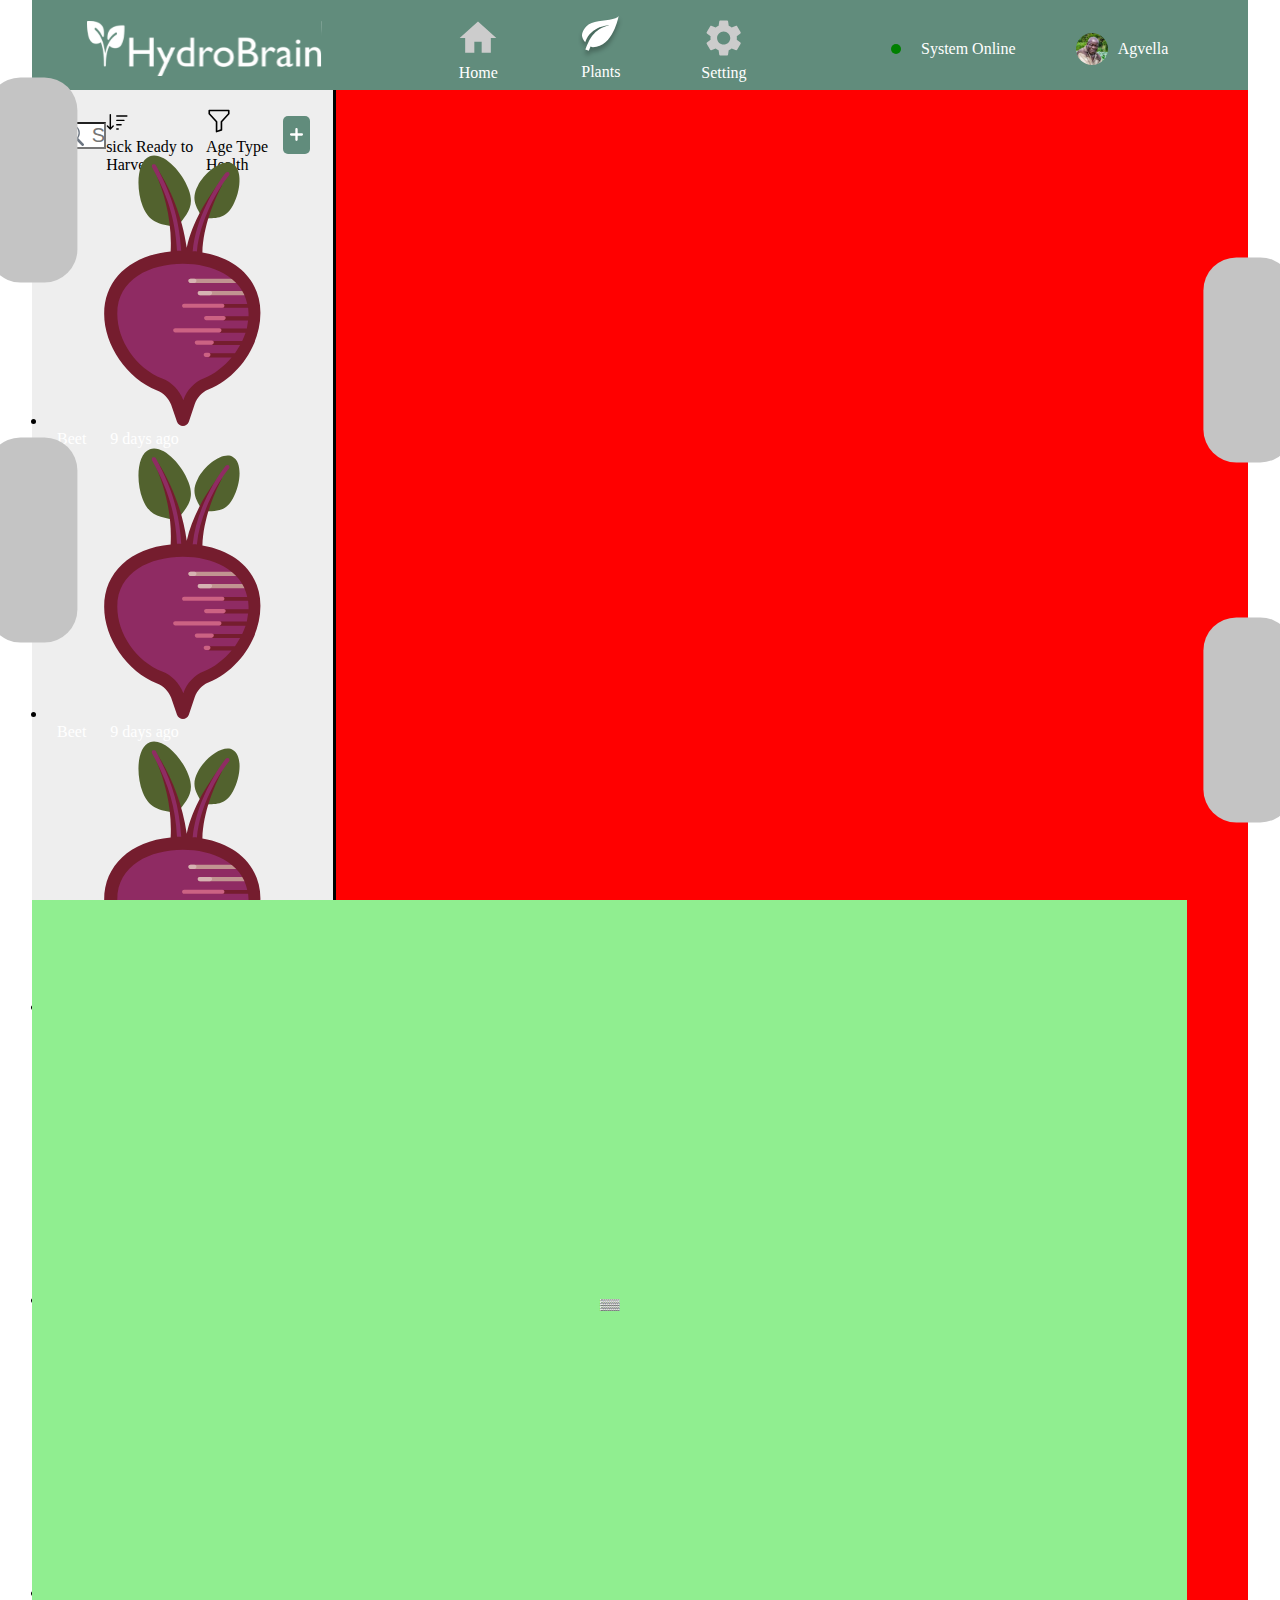
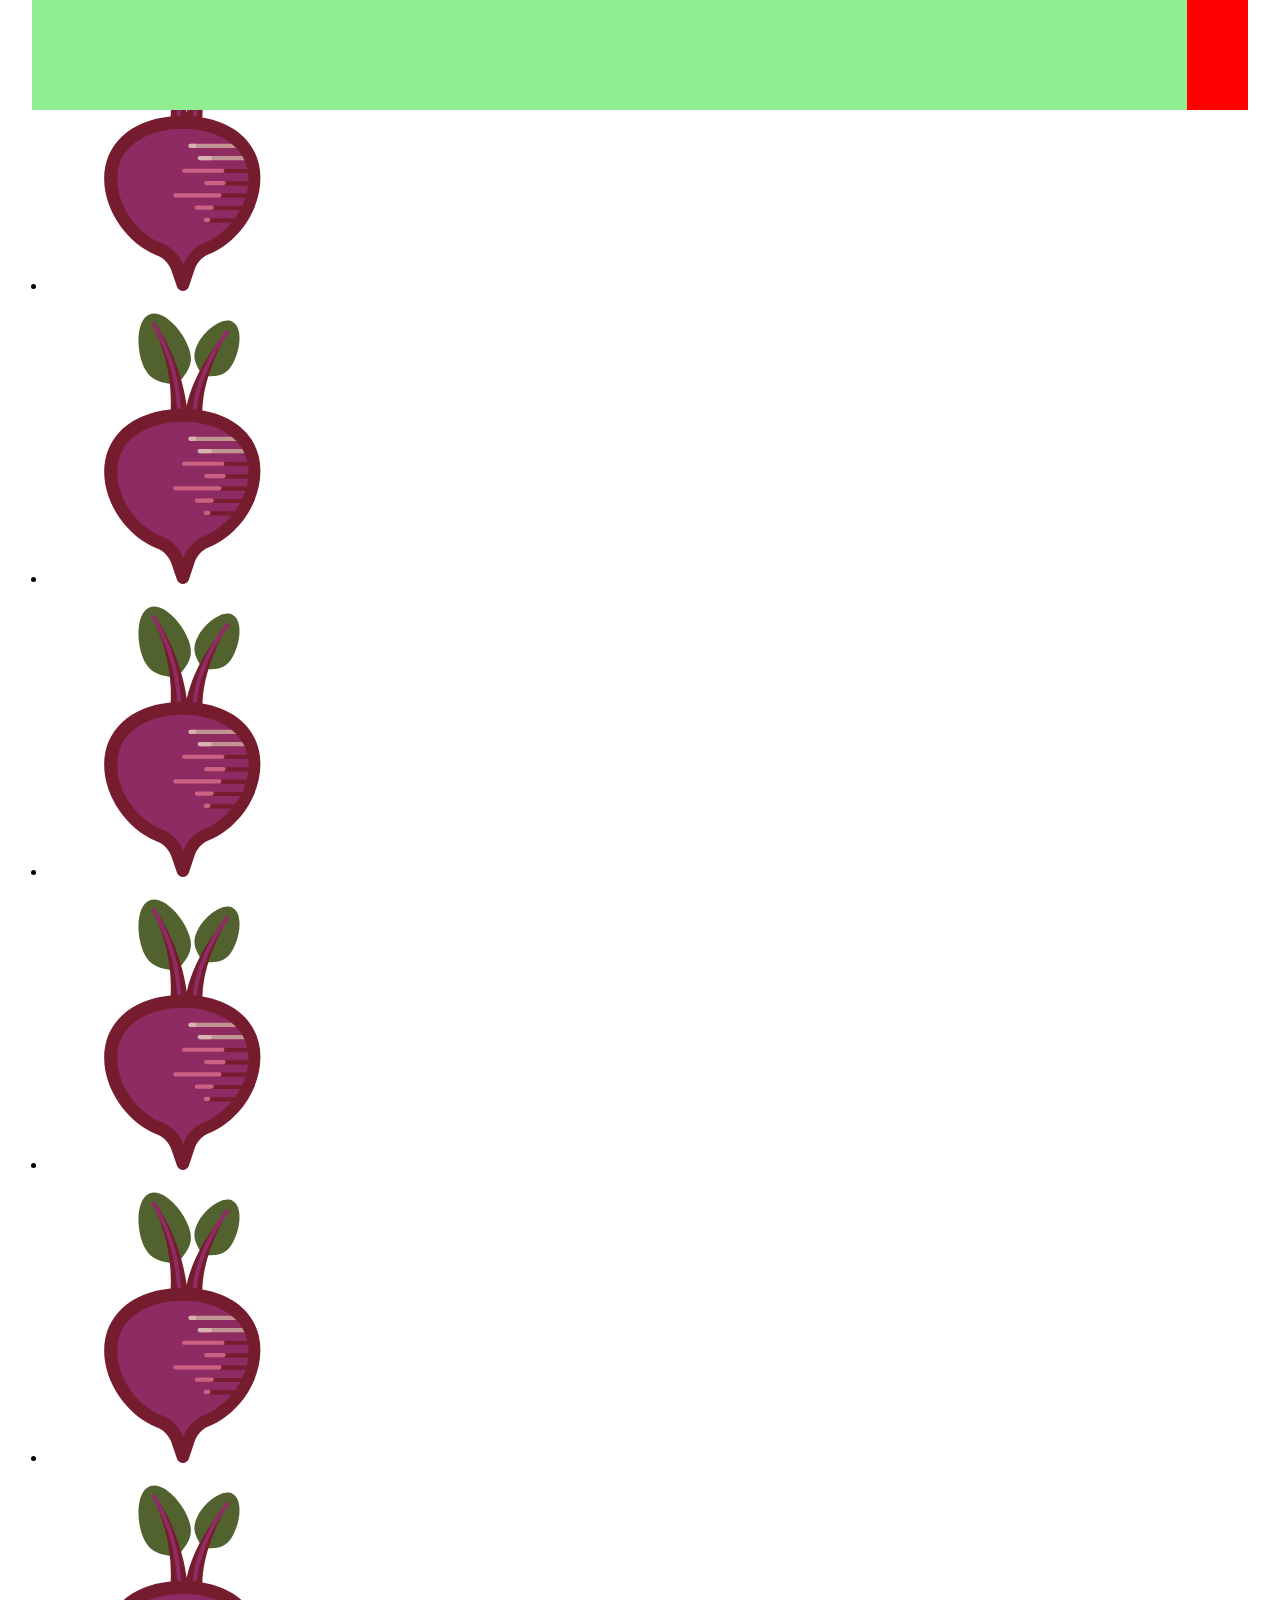
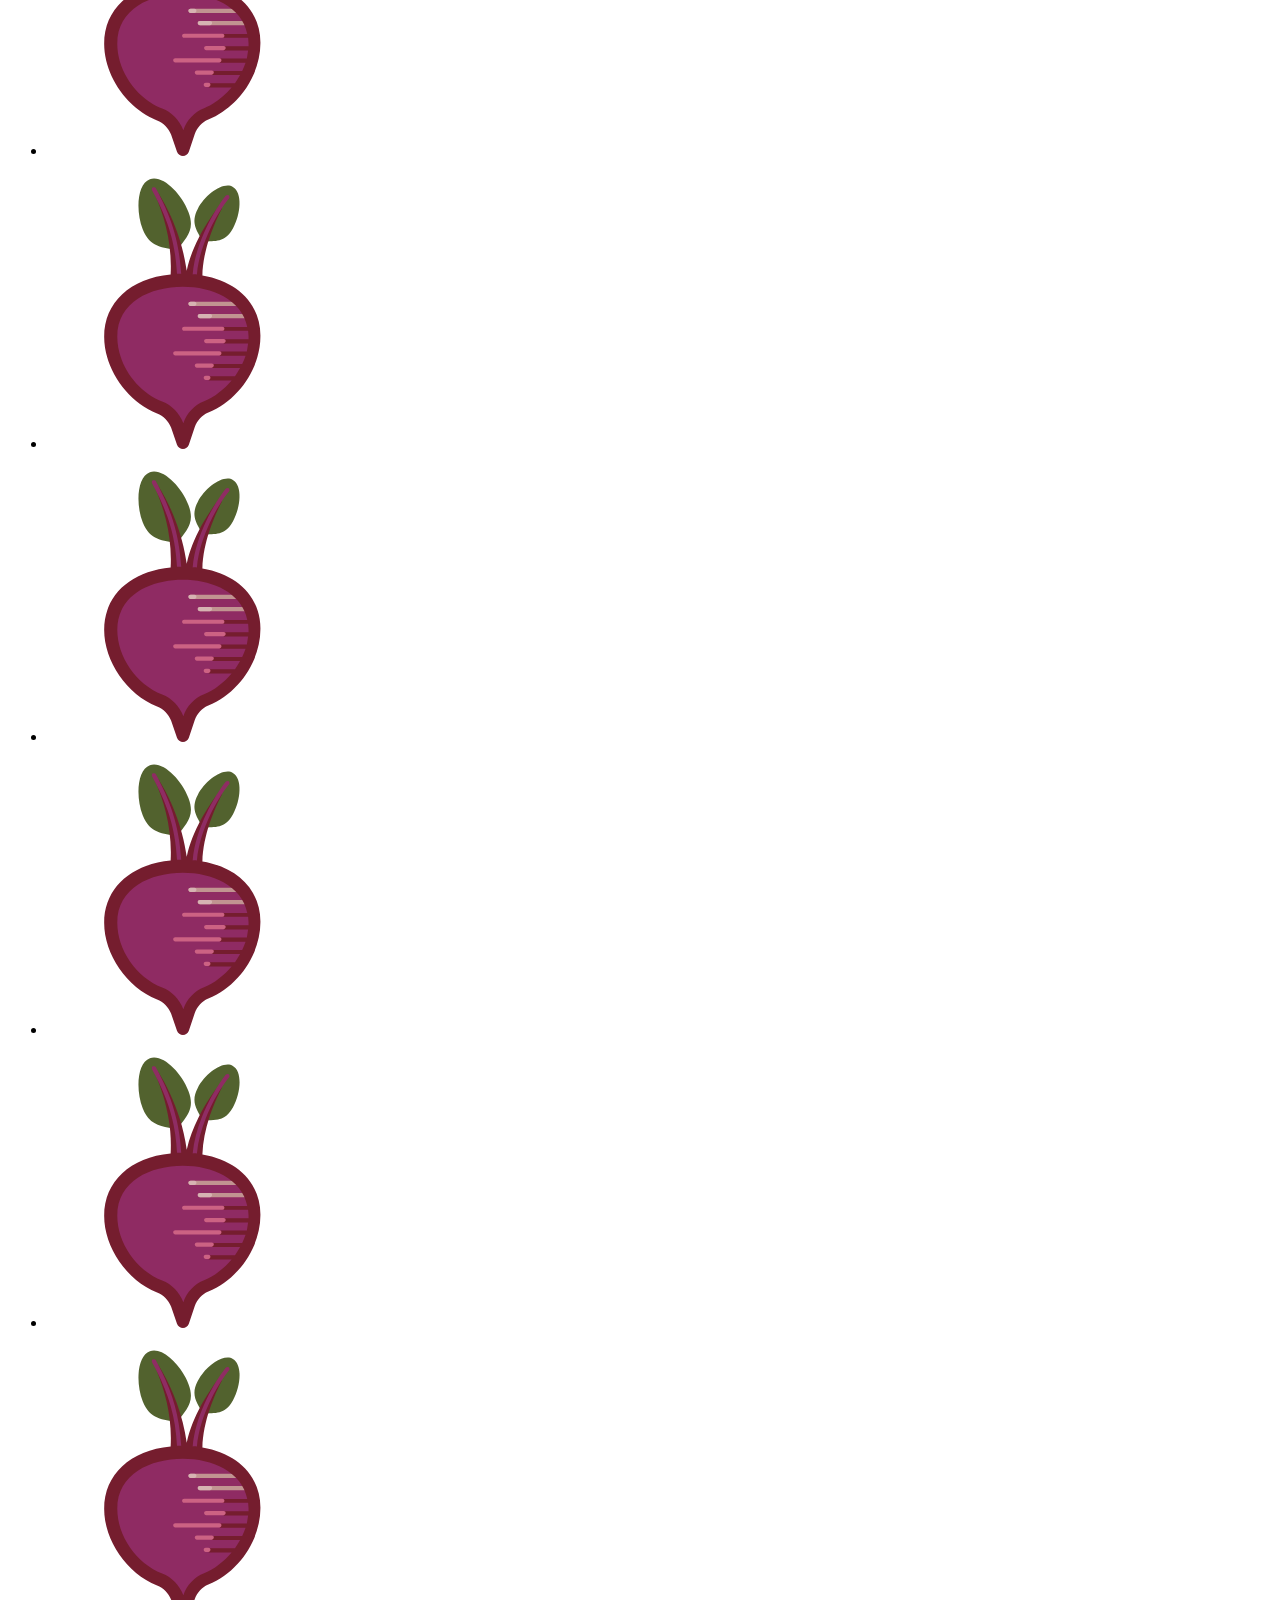
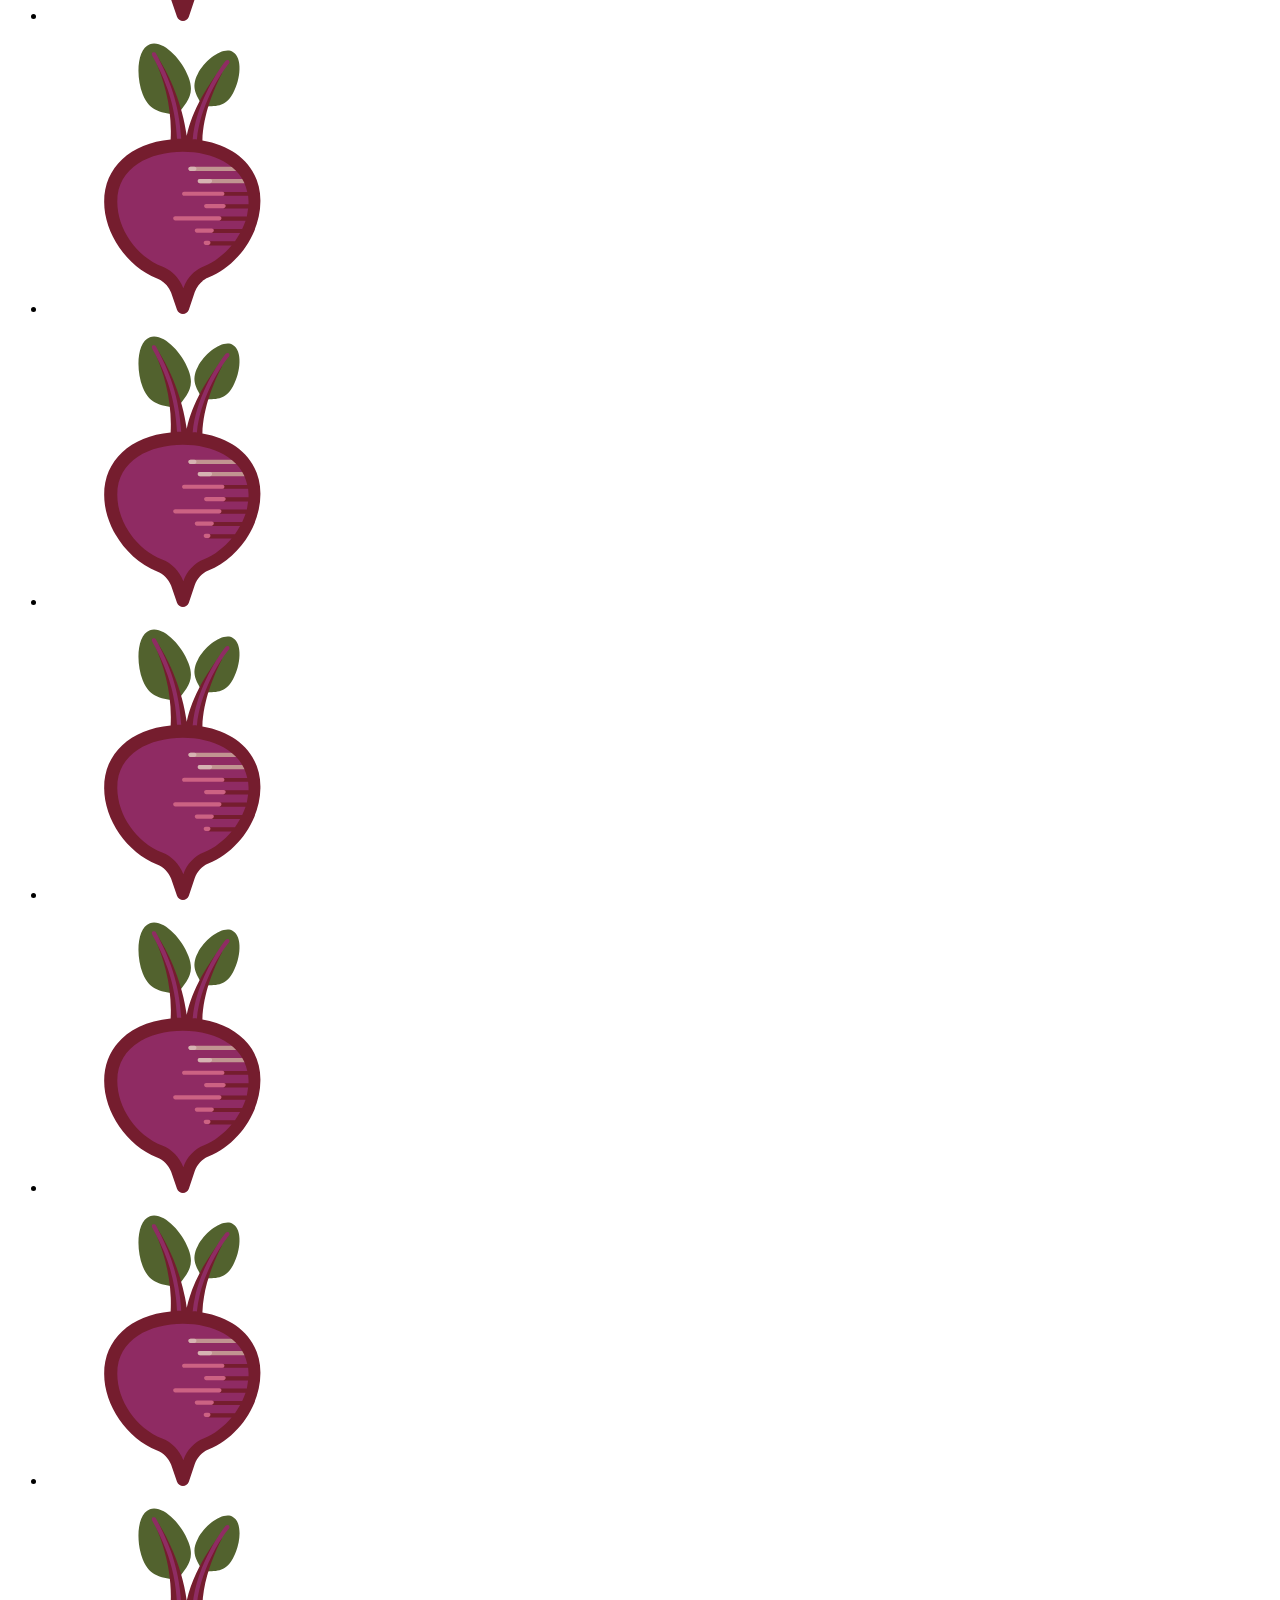
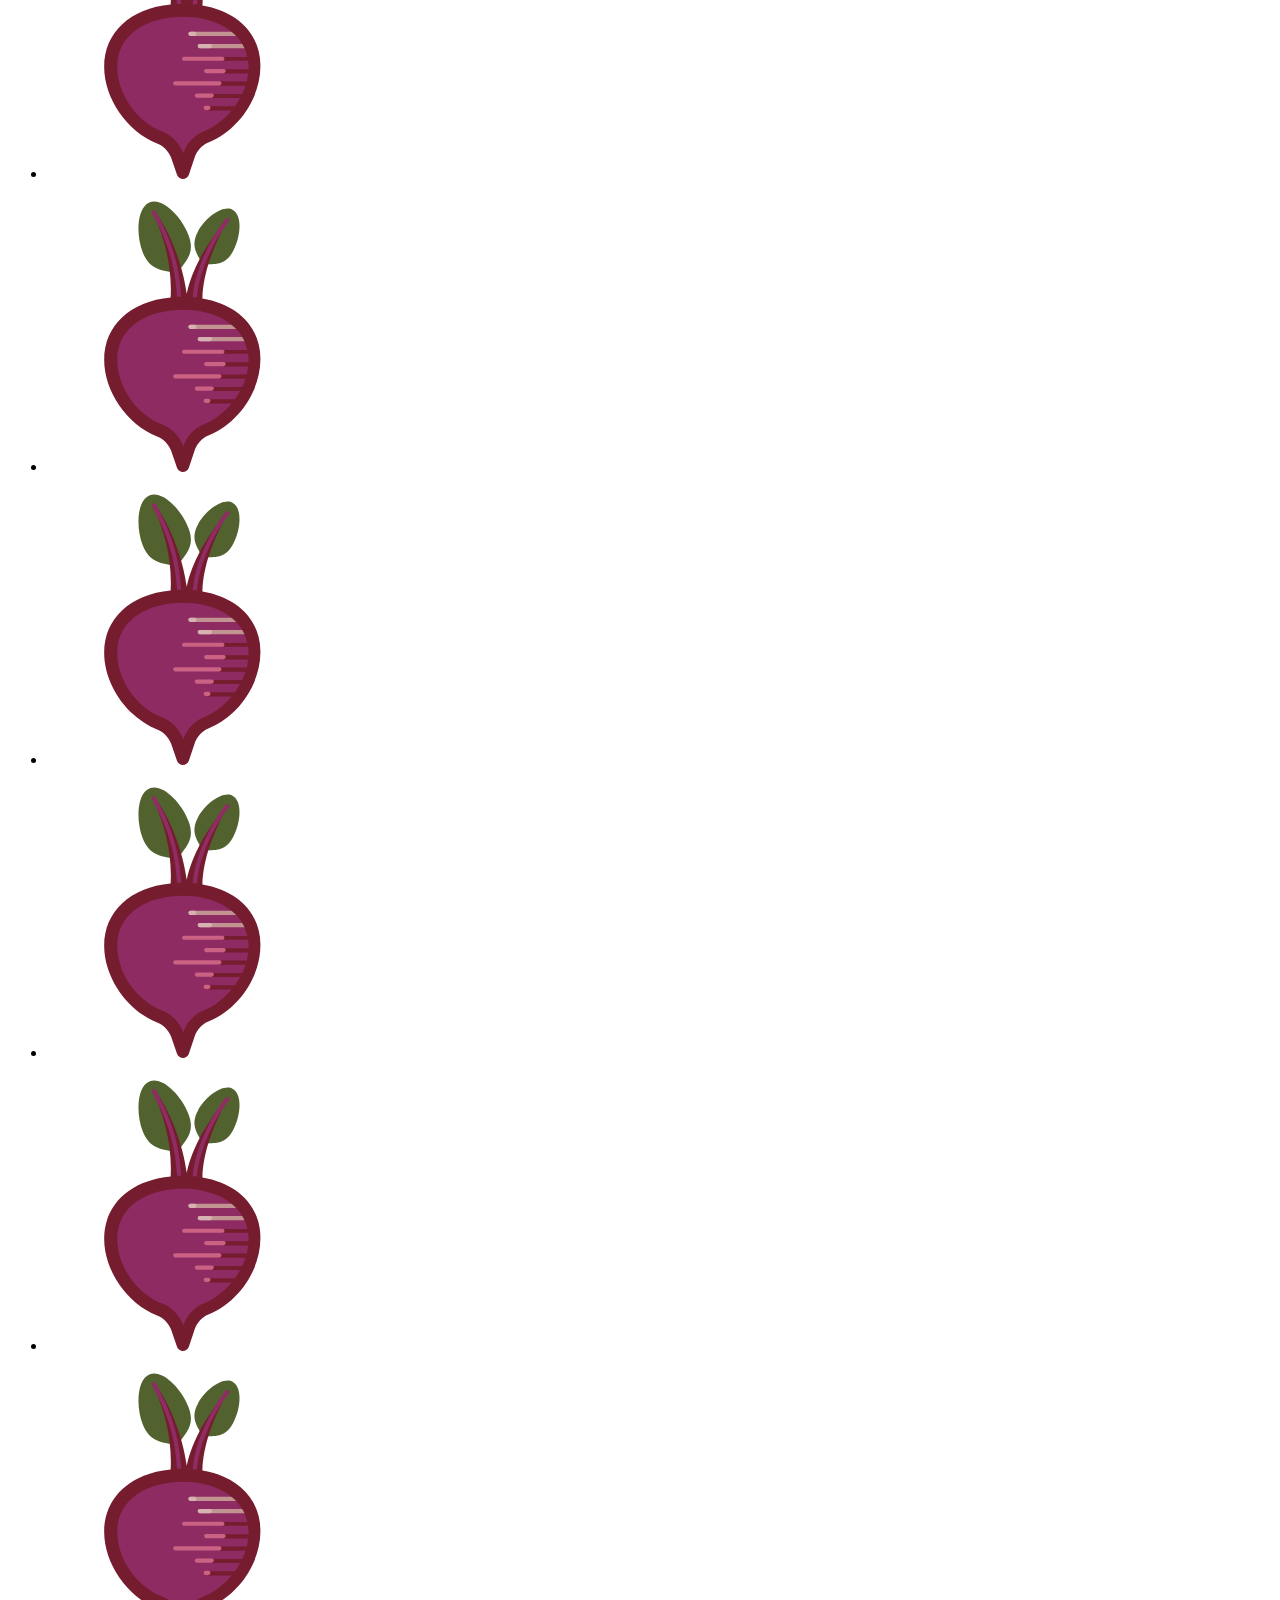
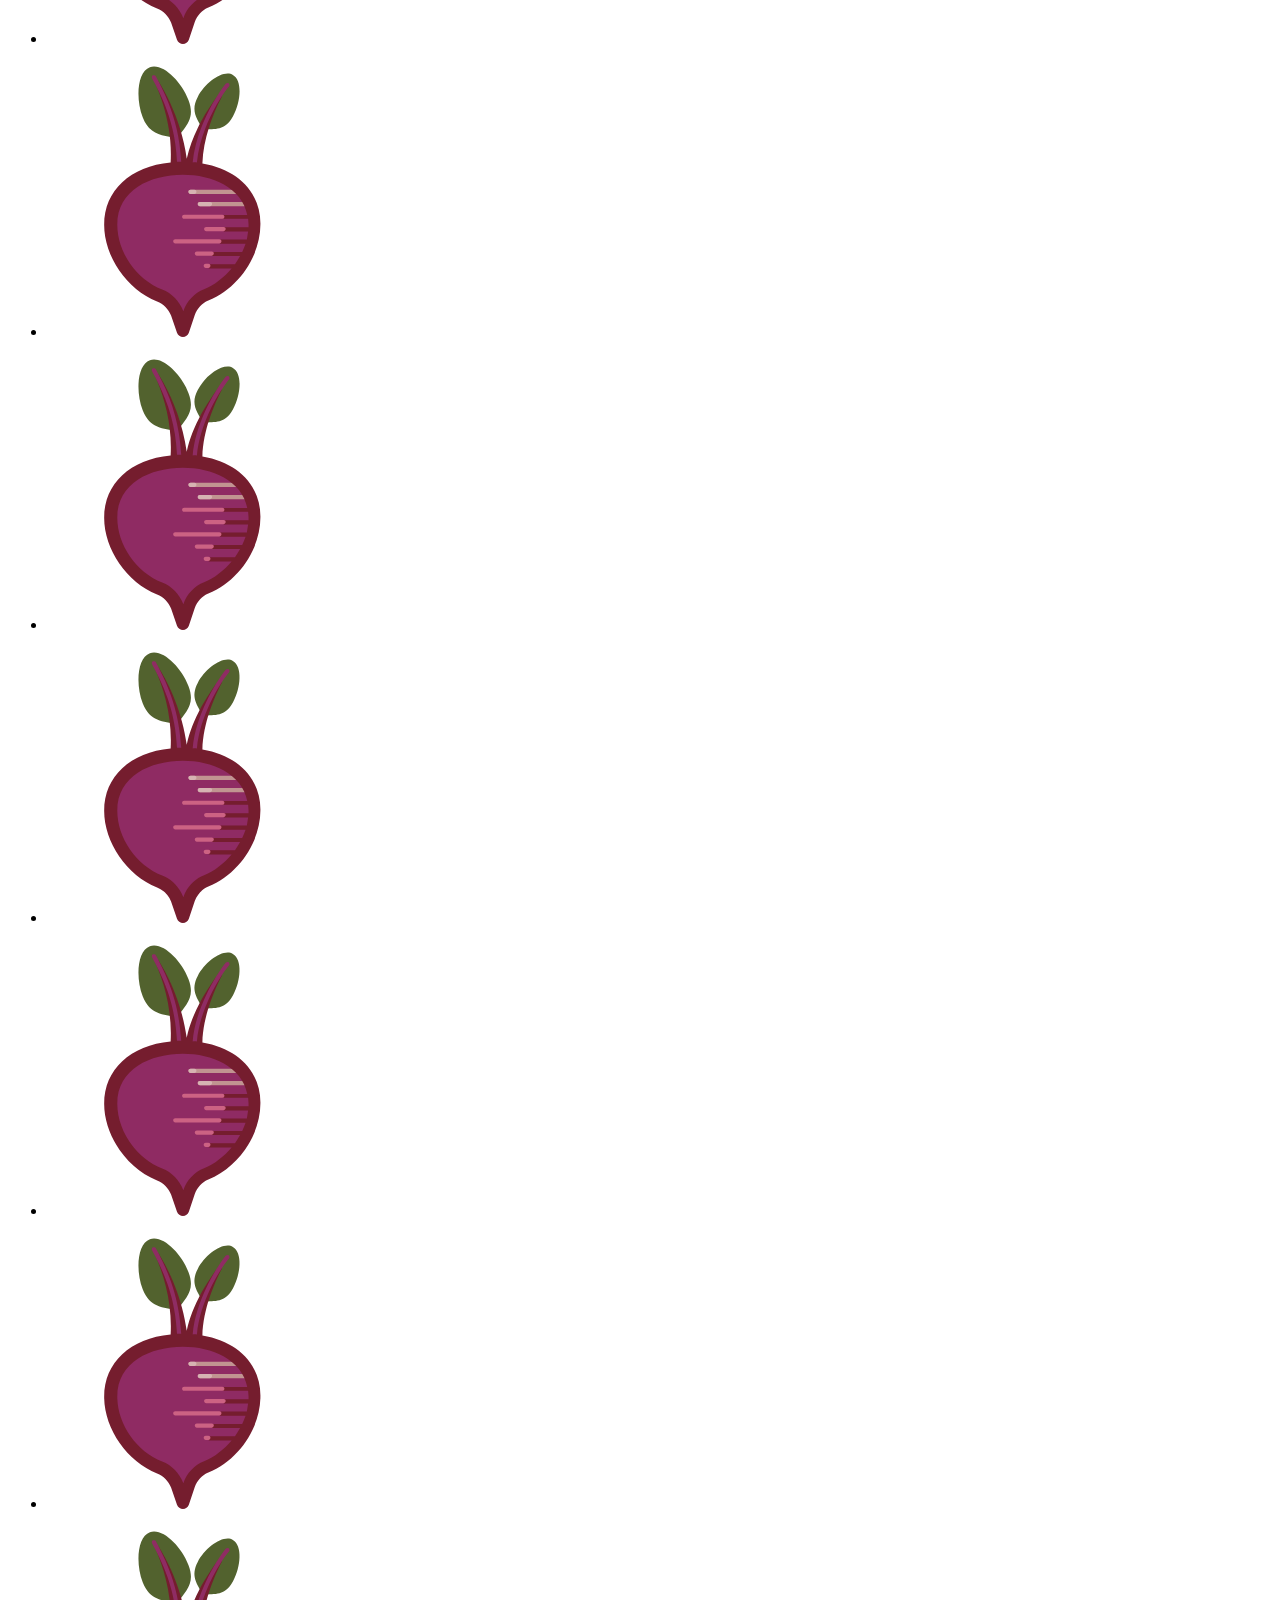
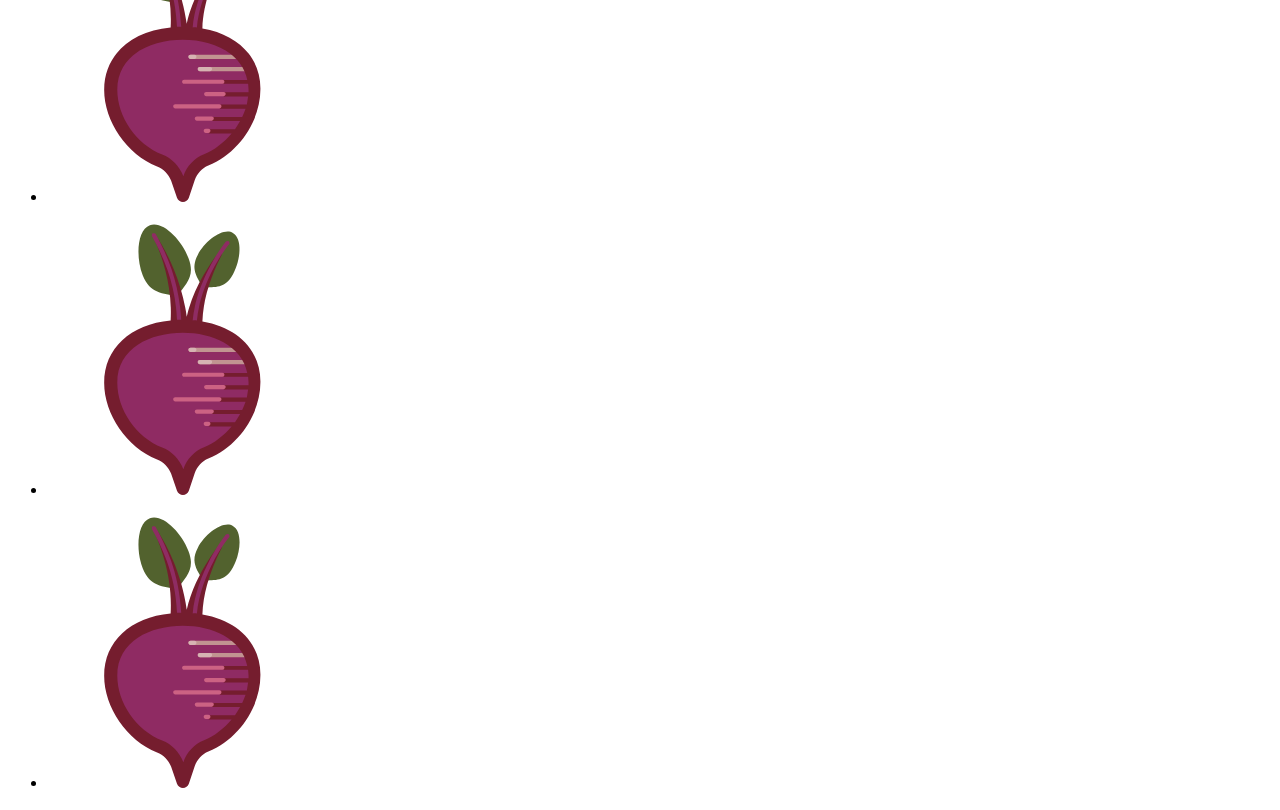
==== commit c77fc6d4: "Merge branch 'master' into nav_header" ====
--- a/index.html
+++ b/index.html
@@ -25,7 +25,8 @@
         </header>
         <section class="sideContent column">
             <section class="searchBar">
-                <input type="text" class="form-control w-50" name="searchKey" placeholder="Search">
+                <input type="text" class="form-control w-50" name="searchKey" placeholder="Search" id="search">
+                
                 <!-- <select name="filter" class="form-control">
                     <option disabled="" selected="" value=""> Filter </option>
                     <option value="sick">Sick</option>
@@ -58,7 +59,188 @@
                 </select> -->
                 <a href="addPlant.html"></a>
             </section>
+            <div class="clear"></div>
+            <section class="listSection scroll">
+                <ul class="plantsList">
+                    <li class="plantListItem"><a  href="item.html?itemID=1">
+                        <img src="images/beet.svg" alt="beet">
+                        <span class="plantListName">Beet</span>
+                        <span class="plantListInfo">9 days ago</span>
+                    </a></li>
+                    <li class="plantListItem"><a  href="item.html?itemID=1">
+                        <img src="images/beet.svg" alt="beet">
+                        <span class="plantListName">Beet</span>
+                        <span class="plantListInfo">9 days ago</span>
+                    </a></li>
+                    <li class="plantListItem"><a  href="item.html?itemID=1">
+                        <img src="images/beet.svg" alt="beet">
+                        <span class="plantListName">Beet</span>
+                        <span class="plantListInfo">9 days ago</span>
+                    </a></li>
+                    <li class="plantListItem"><a  href="item.html?itemID=1">
+                        <img src="images/beet.svg" alt="beet">
+                        <span class="plantListName">Beet</span>
+                        <span class="plantListInfo">9 days ago</span>
+                    </a></li>
+                    <li class="plantListItem"><a  href="item.html?itemID=1">
+                        <img src="images/beet.svg" alt="beet">
+                        <span class="plantListName">Beet</span>
+                        <span class="plantListInfo">9 days ago</span>
+                    </a></li>
+                    <li class="plantListItem"><a  href="item.html?itemID=1">
+                        <img src="images/beet.svg" alt="beet">
+                        <span class="plantListName">Beet</span>
+                        <span class="plantListInfo">9 days ago</span>
+                    </a></li>
+                    <li class="plantListItem"><a  href="item.html?itemID=1">
+                        <img src="images/beet.svg" alt="beet">
+                        <span class="plantListName">Beet</span>
+                        <span class="plantListInfo">9 days ago</span>
+                    </a></li>
+                    <li class="plantListItem"><a  href="item.html?itemID=1">
+                        <img src="images/beet.svg" alt="beet">
+                        <span class="plantListName">Beet</span>
+                        <span class="plantListInfo">9 days ago</span>
+                    </a></li>
+                    <li class="plantListItem"><a  href="item.html?itemID=1">
+                        <img src="images/beet.svg" alt="beet">
+                        <span class="plantListName">Beet</span>
+                        <span class="plantListInfo">9 days ago</span>
+                    </a></li>
+                    <li class="plantListItem"><a  href="item.html?itemID=1">
+                        <img src="images/beet.svg" alt="beet">
+                        <span class="plantListName">Beet</span>
+                        <span class="plantListInfo">9 days ago</span>
+                    </a></li>
+                    <li class="plantListItem"><a  href="item.html?itemID=1">
+                        <img src="images/beet.svg" alt="beet">
+                        <span class="plantListName">Beet</span>
+                        <span class="plantListInfo">9 days ago</span>
+                    </a></li>
+                    <li class="plantListItem"><a  href="item.html?itemID=1">
+                        <img src="images/beet.svg" alt="beet">
+                        <span class="plantListName">Beet</span>
+                        <span class="plantListInfo">9 days ago</span>
+                    </a></li>
+                    <li class="plantListItem"><a  href="item.html?itemID=1">
+                        <img src="images/beet.svg" alt="beet">
+                        <span class="plantListName">Beet</span>
+                        <span class="plantListInfo">9 days ago</span>
+                    </a></li>
+                    <li class="plantListItem"><a  href="item.html?itemID=1">
+                        <img src="images/beet.svg" alt="beet">
+                        <span class="plantListName">Beet</span>
+                        <span class="plantListInfo">9 days ago</span>
+                    </a></li>
+                    <li class="plantListItem"><a  href="item.html?itemID=1">
+                        <img src="images/beet.svg" alt="beet">
+                        <span class="plantListName">Beet</span>
+                        <span class="plantListInfo">9 days ago</span>
+                    </a></li>
+                    <li class="plantListItem"><a  href="item.html?itemID=1">
+                        <img src="images/beet.svg" alt="beet">
+                        <span class="plantListName">Beet</span>
+                        <span class="plantListInfo">9 days ago</span>
+                    </a></li>
+                    <li class="plantListItem"><a  href="item.html?itemID=1">
+                        <img src="images/beet.svg" alt="beet">
+                        <span class="plantListName">Beet</span>
+                        <span class="plantListInfo">9 days ago</span>
+                    </a></li>
+                    <li class="plantListItem"><a  href="item.html?itemID=1">
+                        <img src="images/beet.svg" alt="beet">
+                        <span class="plantListName">Beet</span>
+                        <span class="plantListInfo">9 days ago</span>
+                    </a></li>
+                    <li class="plantListItem"><a  href="item.html?itemID=1">
+                        <img src="images/beet.svg" alt="beet">
+                        <span class="plantListName">Beet</span>
+                        <span class="plantListInfo">9 days ago</span>
+                    </a></li>
+                    <li class="plantListItem"><a  href="item.html?itemID=1">
+                        <img src="images/beet.svg" alt="beet">
+                        <span class="plantListName">Beet</span>
+                        <span class="plantListInfo">9 days ago</span>
+                    </a></li>
+                    <li class="plantListItem"><a  href="item.html?itemID=1">
+                        <img src="images/beet.svg" alt="beet">
+                        <span class="plantListName">Beet</span>
+                        <span class="plantListInfo">9 days ago</span>
+                    </a></li>
+                    <li class="plantListItem"><a  href="item.html?itemID=1">
+                        <img src="images/beet.svg" alt="beet">
+                        <span class="plantListName">Beet</span>
+                        <span class="plantListInfo">9 days ago</span>
+                    </a></li>
+                    <li class="plantListItem"><a  href="item.html?itemID=1">
+                        <img src="images/beet.svg" alt="beet">
+                        <span class="plantListName">Beet</span>
+                        <span class="plantListInfo">9 days ago</span>
+                    </a></li>
+                    <li class="plantListItem"><a  href="item.html?itemID=1">
+                        <img src="images/beet.svg" alt="beet">
+                        <span class="plantListName">Beet</span>
+                        <span class="plantListInfo">9 days ago</span>
+                    </a></li>
+                    <li class="plantListItem"><a  href="item.html?itemID=1">
+                        <img src="images/beet.svg" alt="beet">
+                        <span class="plantListName">Beet</span>
+                        <span class="plantListInfo">9 days ago</span>
+                    </a></li>
+                    <li class="plantListItem"><a  href="item.html?itemID=1">
+                        <img src="images/beet.svg" alt="beet">
+                        <span class="plantListName">Beet</span>
+                        <span class="plantListInfo">9 days ago</span>
+                    </a></li>
+                    <li class="plantListItem"><a  href="item.html?itemID=1">
+                        <img src="images/beet.svg" alt="beet">
+                        <span class="plantListName">Beet</span>
+                        <span class="plantListInfo">9 days ago</span>
+                    </a></li>
+                    <li class="plantListItem"><a  href="item.html?itemID=1">
+                        <img src="images/beet.svg" alt="beet">
+                        <span class="plantListName">Beet</span>
+                        <span class="plantListInfo">9 days ago</span>
+                    </a></li>
+                    <li class="plantListItem"><a  href="item.html?itemID=1">
+                        <img src="images/beet.svg" alt="beet">
+                        <span class="plantListName">Beet</span>
+                        <span class="plantListInfo">9 days ago</span>
+                    </a></li>
+                    <li class="plantListItem"><a  href="item.html?itemID=1">
+                        <img src="images/beet.svg" alt="beet">
+                        <span class="plantListName">Beet</span>
+                        <span class="plantListInfo">9 days ago</span>
+                    </a></li>
+                    <li class="plantListItem"><a  href="item.html?itemID=1">
+                        <img src="images/beet.svg" alt="beet">
+                        <span class="plantListName">Beet</span>
+                        <span class="plantListInfo">9 days ago</span>
+                    </a></li>
+                    <li class="plantListItem"><a  href="item.html?itemID=1">
+                        <img src="images/beet.svg" alt="beet">
+                        <span class="plantListName">Beet</span>
+                        <span class="plantListInfo">9 days ago</span>
+                    </a></li>
+                    <li class="plantListItem"><a  href="item.html?itemID=1">
+                        <img src="images/beet.svg" alt="beet">
+                        <span class="plantListName">Beet</span>
+                        <span class="plantListInfo">9 days ago</span>
+                    </a></li>
+                    <li class="plantListItem"><a  href="item.html?itemID=1">
+                        <img src="images/beet.svg" alt="beet">
+                        <span class="plantListName">Beet</span>
+                        <span class="plantListInfo">9 days ago</span>
+                    </a></li>
+                    <li class="plantListItem"><a  href="item.html?itemID=1">
+                        <img src="images/beet.svg" alt="beet">
+                        <span class="plantListName">Beet</span>
+                        <span class="plantListInfo">9 days ago</span>
+                    </a></li>
+                </ul>
+            </section>
         </section>
+        <main>
         <section class="mapContainer column">
             <section class="map">
                 <div>
@@ -231,6 +413,7 @@
                 </div>
             </section>
         </section>
+        </main>
         <div class="clear"></div>
     </section>
     <script src="js/scripts.js"></script>
--- a/css/style.css
+++ b/css/style.css
@@ -1,6 +1,5 @@
 @import url('https://fonts.googleapis.com/css2?family=Orelega+One&display=swap');
-
-
+@import url('https://fonts.googleapis.com/css2?family=Roboto:wght@100;300;400;500&display=swap');
 * {
     margin: 0;
     padding: 0;
@@ -40,6 +39,7 @@
 .clear {
     content: "";
     clear: both;
+    display: table;
 }
 
 
@@ -59,7 +59,7 @@
 }
 
 .sideContent {
-    background: burlywood;
+    background: #EEEEEE;
     height: 90vh;
     width: 25%;
     border-right:  solid black;
@@ -68,7 +68,7 @@
 .mapContainer {
     background: lightgreen;
     height: 90vh;
-    width: 75%;
+    width: 95%;
     display: flex;
     justify-content: center;
     align-items: center;
@@ -77,15 +77,19 @@
 .searchBar {
     display: flex;
     justify-content: space-between;
+    margin-top: 10px;
     /* flex-wrap: wrap; */
-    height: 5vh;
-    width: 105%;
-}
-.searchBar::after {
+    padding-left: 1%;
+    padding-right: 3%;
+    height: 40px;
+    width: 100%;
+    align-items: center;
+}
+/* .searchBar::after {
     content: "";
     clear: both;
     display: table;
-}
+} */
 
 .searchBar > select {
     width: 20%;
@@ -93,8 +97,8 @@
     color: #6c757d  ;
 }
 .searchBar > a {
-    width: 5vh;
-    height: 5vh;
+    width: 38px;
+    height: 38px;
     float: left;
     color: white;
     border-radius: 5px;
@@ -109,10 +113,18 @@
 .searchBar > input[type="text"] {
     width: 30%;
     float: left;
+    background-image: url(../images/searchIcon.svg);
+    background-repeat: no-repeat;
+    text-indent: 40px;
+    font-size: 20px;
+    background-size: 22px;
+    background-position-y: center;
+    background-position-x: 10px;
+
 }
 
 .seachBarIcons {
-    height: 70%;
+    height: 38px;
     padding-top: 15%;
 }
 
@@ -207,6 +219,7 @@
     text-align: center;  
     color: #FFFFFF;
 }
+
 
 #logo{
     background-image: url(../images/hydrologoWhite.svg);
@@ -236,6 +249,13 @@
     background-color: green;
     width: 10px;
     height: 10px;
+
+main {
+    width: 75%;
+    float: left;
+    display: flex;
+    justify-content: center;
+
 }
 
 
@@ -246,7 +266,6 @@
     display: flex;
     flex-wrap: wrap;
     justify-content: space-between;
-	/* background: blue; */
 }
 
 
@@ -267,7 +286,182 @@
 	text-align: center;
 }
 
-
+.listSection {
+    height: 92%;
+    overflow-y: scroll;
+    margin-top: 20px;
+    direction: rtl;
+    display: flex;
+    justify-content: center;
+}
+
+.plantsList {
+    list-style: none;
+    padding: 0;
+    width: 92%;
+    font-family: 'Roboto', sans-serif;
+    direction: ltr;
+}
+.plantListItem {
+    margin-top: 18px;
+    height: 40px;
+}
+
+.plantListItem > a{
+    /* width: 89%; */
+    height: 100%;
+    /* background: #6c757d; */
+    display: flex;
+    justify-content: space-between;
+    align-items: center;
+}
+.plantListItem > a:hover {
+    color: black;
+    font-size: 10px;
+    border-radius: 5px;
+    background: #cececead;
+}
+
+.plantListItem > a > img{
+    height: 110%;
+}
+
+.plantListName {
+    display: flex;
+    align-items: center;
+    width: 50%;
+    font-size: 26px;
+    font-weight: 400;
+}
+
+.plantListInfo {
+    /* height: 100%; */
+    text-align: center;
+    font-weight: 300;
+    font-size: 18px;
+    color: #343a40;
+}
+
+/* total width */
+.scroll::-webkit-scrollbar {
+    background-color: transparent;
+    /* background-color: #fff; */
+    width: 8px;
+}
+
+/* background of the scrollbar except button or resizer */
+.scroll::-webkit-scrollbar-track {
+    /* background-color: #fff; */
+    background-color: transparent;
+}
+
+/* scrollbar itself */
+.scroll::-webkit-scrollbar-thumb {
+    background-color: #babac0;
+    border-radius: 16px;
+    /* border: 4px solid #fff; */
+}
+
+/* set button(top and bottom of the scrollbar) */
+.scroll::-webkit-scrollbar-button {
+    display:none;
+}
+
+.sidebarTitle {
+    background: #363333;
+    width: 100%;
+    height: 85px;
+    color: white;
+    display: flex;
+    align-items: center;
+}
+
+.sidebarTitle > h1 {
+    line-height: 85px;
+    margin-left: 3%;
+}
+
+.plantIcon {
+    height: 65%;
+    margin-left: 4%;
+}
+
+.sidebarTitle > a > img {
+    height: 55px;
+    color: cornflowerblue;
+    /* width: 85px; */
+}
+
+.no-padding {
+    padding: 0;
+}
+
+.breadcrumbsSection {
+    margin-top: 15px;
+}
+
+.breadcrumbs {
+    list-style: none;
+    display: flex;
+    font-size: 17px;
+}
+
+.breadcrumbsItem:last-of-type {
+    font-weight: bold;
+}
+.breadcrumbsItem:last-of-type::after {
+    content: "";
+}
+
+.breadcrumbsItem::after {
+    content: " >";
+    margin-right: 4px;
+}
+.objectContent {
+    display: flex;
+    width: 80%;
+    height: 35%;
+    margin: 0 auto;
+    padding-left: 5%;
+    justify-content: space-between;
+    flex-wrap: wrap;
+}
+.objectContent > span {
+    font-size: 22px;
+    display: block;
+    width: 35%;
+}   
+.objectContent > span:last-of-type {
+    width: 100%;
+}
+.objectContent > span > label {
+    font-weight: 500;
+}   
+
+.objectButtons {
+    width: 70%;
+    margin: 0 auto 0;
+    display: flex;
+    justify-content: space-between;
+}
+
+.objectButtons > button {
+    width: 130px;
+}
+
+.objectImage {
+    width: 80%;
+    height: 30%;
+    margin: 8% auto;
+    background: transparent;
+    display: flex;
+    justify-content: center;
+    flex-direction: column;
+}
+
+.objectImage > img {
+    border-radius: 4%;
+}
 
 /* .sort   { 
     background-image:url(../images/sort.svg); 
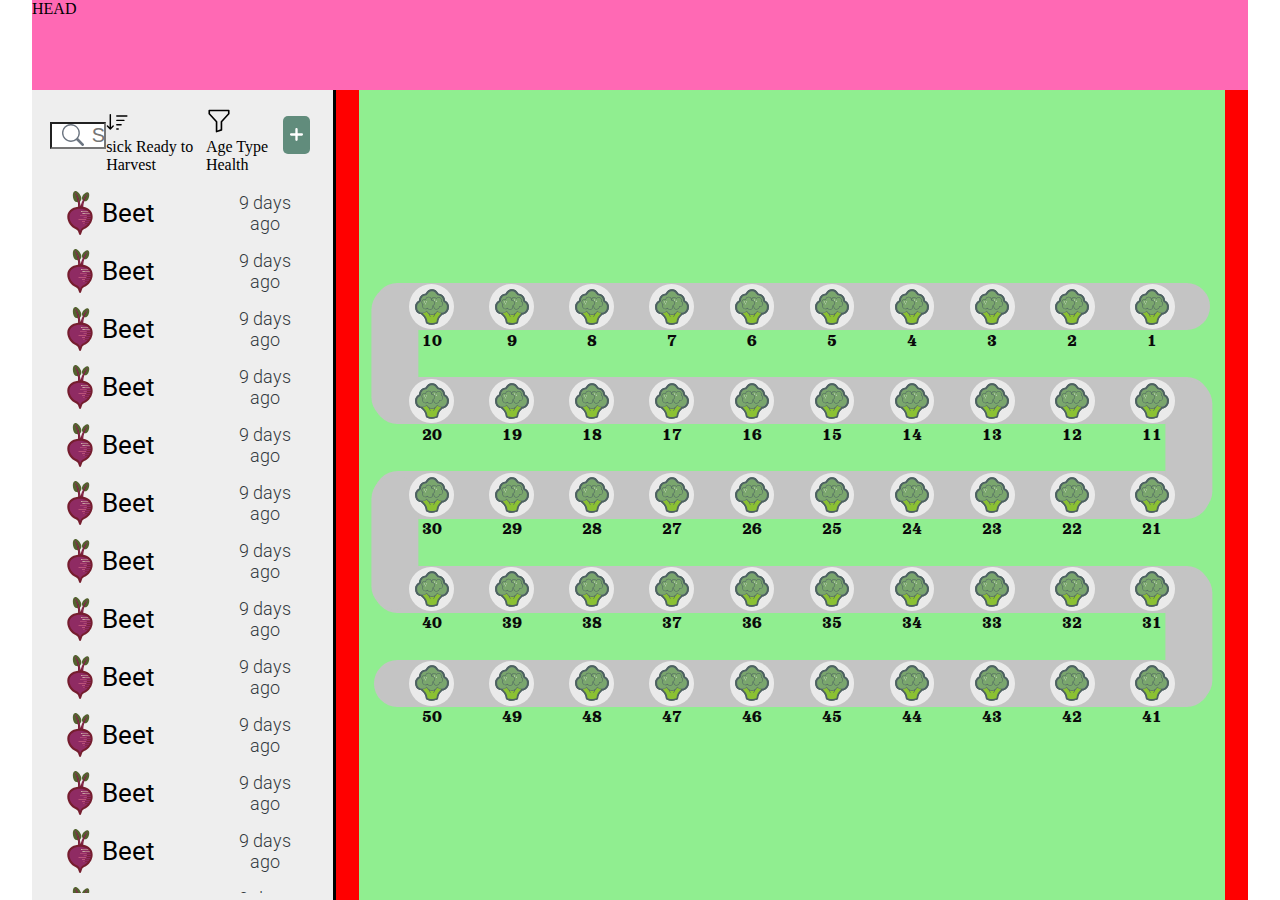
==== commit ca93aaf9: "saving private ryan" ====
--- a/index.html
+++ b/index.html
@@ -11,18 +11,7 @@
 </head>
 <body>
     <section class="wrapper">
-        <header> 
-            <a href="home.html" id="logo"></a>
-            <nav>
-                <a href="home.html"><img src="images/home.svg"><br> Home</a>
-                <a class="selected" href="index.html"> <img src="images/plants.svg"><br> Plants</a>
-                <a  href="#"><img src="images/settings.svg"><br> Setting</a>
-            </nav>
-            <section class="userName">
-            <span class="circle"></span><span class="system">System Online</span>
-            <img src="images/Agvella.svg"><span >Agvella</span>
-            </section>  
-        </header>
+        <header> HEAD</header>
         <section class="sideContent column">
             <section class="searchBar">
                 <input type="text" class="form-control w-50" name="searchKey" placeholder="Search" id="search">
--- a/css/style.css
+++ b/css/style.css
@@ -198,64 +198,16 @@
 }
 
 header {
-    padding-top: 7px;
     width: 100%;
     height: 10vh;
-    background: #618C7C;
-    display: flex;
-    padding-left: 55px;
-    align-items: center;
-    justify-content: space-between;
-}
-nav{
-    align-items: center;
-    justify-content: space-between;
-    display: flex;
-    width: 25%;
-    margin:auto;
-    
-}
-nav a{   
-    text-align: center;  
-    color: #FFFFFF;
-}
-
-
-#logo{
-    background-image: url(../images/hydrologoWhite.svg);
-    display: block;
-    background-repeat: no-repeat;
-    background-size: contain;
-    width: 235px;
-    height: 55px;
-    
-}
-span{
-    color: white;
-    margin: 10px;
-
-}
-.userName{
-    margin-right: 6%;
-    display: flex;
-    align-items: center;
-    justify-content: space-between;
-}
-.system{
-    margin-right: 60px;
-}
-.circle{
-    border-radius: 50%;
-    background-color: green;
-    width: 10px;
-    height: 10px;
+    background: hotpink;
+}
 
 main {
     width: 75%;
     float: left;
     display: flex;
     justify-content: center;
-
 }
 
 
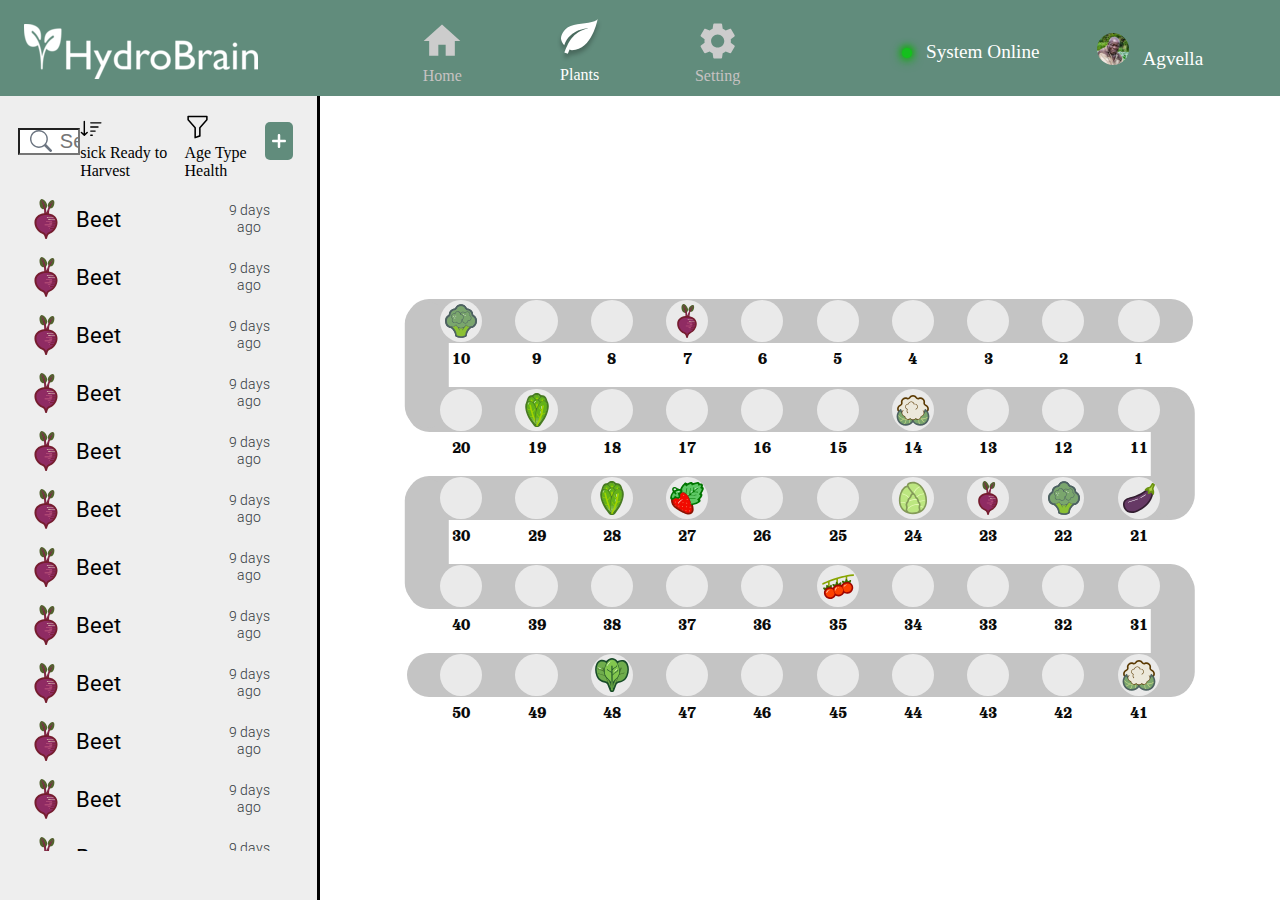
==== commit 0d83acbd: "done - starting server tests" ====
--- a/index.html
+++ b/index.html
@@ -4,6 +4,7 @@
     <meta charset="UTF-8">
     <link href="https://cdn.jsdelivr.net/npm/bootstrap@5.0.0-beta3/dist/css/bootstrap.min.css" rel="stylesheet" integrity="sha384-eOJMYsd53ii+scO/bJGFsiCZc+5NDVN2yr8+0RDqr0Ql0h+rP48ckxlpbzKgwra6" crossorigin="anonymous">
     <script src="https://ajax.googleapis.com/ajax/libs/jquery/3.6.0/jquery.min.js"></script>
+    <meta name="viewport" content="width=device-width, initial-scale=1">
     <meta http-equiv="X-UA-Compatible" content="IE=edge">
     <meta name="viewport" content="width=device-width, initial-scale=1.0">
     <link rel="stylesheet" href="css/style.css">
@@ -11,7 +12,35 @@
 </head>
 <body>
     <section class="wrapper">
-        <header> HEAD</header>
+        <header> 
+            <div class="burgerMenu">
+                <div id="mySidenav" class="sidenav">
+                    <a href="javascript:void(0)" class="closebtn" onclick="closeNav()">&times;</a>
+                    <a href="home.html">Home</a>
+                    <a class="selectedB" href="index.html">Plants</a>
+                    <a href="#">Setting</a>
+                    <section class= "userNameB">
+                    <a href="#"><img src="images/Agvella.svg"> &nbsp; Agvella</a>
+                     </section>  
+                  </div>
+                  
+                  <span style="font-size:30px;cursor:pointer; color: white;" onclick="openNav()">&#9776;</span>
+                  
+                  </div> 
+            <a href="home.html" id="logo"></a>
+            <nav>
+                <a href="home.html"><img src="images/home.svg"><br> Home</a>
+                <a class="selected" href="index.html"> <img src="images/plants.svg"><br> Plants</a>
+                <a  href="#"><img src="images/settings.svg"><br> Setting</a>
+            </nav>
+            <section class="userName">
+            <section class="systemStatus">
+                <section class="circle"></section> &nbsp; System Online
+            </section>
+            
+            <section ><a class="user" href="#"><img src="images/Agvella.svg"> &nbsp; Agvella</a></section>
+            </section>  
+        </header>
         <section class="sideContent column">
             <section class="searchBar">
                 <input type="text" class="form-control w-50" name="searchKey" placeholder="Search" id="search">
@@ -46,7 +75,8 @@
                     <option value="Type">Type</option>
                     <option value="Health">Health</option>
                 </select> -->
-                <a href="addPlant.html"></a>
+                <a class="plusBtn" href="addPlant.html"></a>
+                <a id="sideBarBtn"><img id="xBtn" src="images/xBlack.svg"></a>
             </section>
             <div class="clear"></div>
             <section class="listSection scroll">
--- a/css/style.css
+++ b/css/style.css
@@ -4,13 +4,27 @@
     margin: 0;
     padding: 0;
     box-sizing: border-box;
-
+    user-select: none;
 }
 
 a {
     text-decoration: none;
     color: black;
 }
+a:hover {
+    color: rgb(97, 92, 92);
+
+}
+
+ nav a:hover {
+    color:#e1e4e9;
+    font-size: large;
+
+}
+.selected:hover {
+    color:#ffffff;
+    font-size: 1em;
+} 
 
 .col-1 {width: 8.33%;}
 .col-2 {width: 16.66%;}
@@ -28,7 +42,6 @@
 [class*="col-"] {
     float: left;
     padding: 15px;
-    /* border: 1px solid blue; */
 }
 
 .row::after {
@@ -42,12 +55,12 @@
     display: table;
 }
 
-
+body {
+    height: 100vh;
+}
 
 .wrapper {
-    width: 95vw;
-    height: 100%;
-    background: red;
+    height: fit-content;
     margin: 0 auto;
     z-index: 0;
 
@@ -60,15 +73,15 @@
 
 .sideContent {
     background: #EEEEEE;
-    height: 90vh;
+    min-height: calc(100vh - 6em);
+    max-height: fit-content;
     width: 25%;
     border-right:  solid black;
 }
 
 .mapContainer {
-    background: lightgreen;
-    height: 90vh;
-    width: 95%;
+    height: calc(100vh - 6em);
+    width: 85%;
     display: flex;
     justify-content: center;
     align-items: center;
@@ -78,25 +91,19 @@
     display: flex;
     justify-content: space-between;
     margin-top: 10px;
-    /* flex-wrap: wrap; */
     padding-left: 1%;
     padding-right: 3%;
     height: 40px;
     width: 100%;
     align-items: center;
 }
-/* .searchBar::after {
-    content: "";
-    clear: both;
-    display: table;
-} */
 
 .searchBar > select {
     width: 20%;
     float: left;
     color: #6c757d  ;
 }
-.searchBar > a {
+.plusBtn  {
     width: 38px;
     height: 38px;
     float: left;
@@ -162,7 +169,6 @@
 }
 
 .cell {
-    
     width: 5.35%;
     height: 95%;
     border-radius: 100%;
@@ -177,7 +183,6 @@
     background-size: 80%;
     background-repeat: no-repeat;
     background-position: center;
-    /* line-height: 10px; */
 }
 
 .cell > label {
@@ -189,18 +194,89 @@
 }
 .cell > a {
     color: #0a0a0a;
-    padding-top: 150%;
+    padding-top: 180%;
     font-family: 'Orelega One', cursive;
     font-weight: normal;
     user-select: none;
     width: 100%;
     cursor: pointer;
 }
-
+	
 header {
+    padding-top: 7px;
     width: 100%;
-    height: 10vh;
-    background: hotpink;
+    height: 6em;
+    background: #618C7C;
+    display: flex;
+    align-items: center;
+    justify-content: space-between;
+
+}
+
+.burgerMenu {
+    position: relative;
+    padding-left: 2%;
+}
+	
+nav {
+    align-items: center;
+    justify-content: space-between;
+    display: flex;
+    width: 25%;
+}
+	
+nav a {  
+    text-align: center;  
+    color: #c7c2c2;
+    font-size: 1em;
+}
+
+.selected {
+    color: white;
+}
+
+#logo {
+    background-image: url(../images/hydrologoWhite.png);
+    display: block;
+    background-repeat: no-repeat;
+    background-size: contain;
+    width: 235px;
+    height: 55px;
+}
+	
+span {
+    margin: 10px;
+}
+	
+.userName {
+    margin-right: 6%;
+    display: flex;
+    align-items: center;
+    justify-content: space-between;
+    color: white;
+    font-size: 1.2em;
+}
+
+.user {
+    color:white;
+}
+
+.user:hover {
+    color: rgb(218, 209, 209);
+}
+
+.systemStatus {
+    display: inline-block;
+    margin-right: 3em;
+}
+
+.circle {
+    border-radius: 50%;
+    background-color:  #1fb427;
+    box-shadow: #09b103 0 -1px 7px 1px, inset #10c719 0 -1px 9px, #09b103 0 2px 12px;
+    width: 10px;
+    height: 10px;
+    display: inline-block;
 }
 
 main {
@@ -209,7 +285,6 @@
     display: flex;
     justify-content: center;
 }
-
 
 .map{
 	width: 100%;
@@ -219,13 +294,6 @@
     flex-wrap: wrap;
     justify-content: space-between;
 }
-
-
-/* div.stretchy-wrapper > div {
-    position: absolute;
-    top: 0; bottom: 0; left: 0; right: 0;
-  } */
-
 
 .map > div {
 	position: absolute;
@@ -253,6 +321,7 @@
     width: 92%;
     font-family: 'Roboto', sans-serif;
     direction: ltr;
+    height: calc(90vh - 140px);
 }
 .plantListItem {
     margin-top: 18px;
@@ -260,50 +329,49 @@
 }
 
 .plantListItem > a{
-    /* width: 89%; */
     height: 100%;
-    /* background: #6c757d; */
     display: flex;
     justify-content: space-between;
     align-items: center;
 }
 .plantListItem > a:hover {
     color: black;
-    font-size: 10px;
     border-radius: 5px;
     background: #cececead;
 }
 
 .plantListItem > a > img{
-    height: 110%;
+    height: 100%;
 }
 
 .plantListName {
     display: flex;
     align-items: center;
     width: 50%;
-    font-size: 26px;
+    font-size: 1.4em;
     font-weight: 400;
 }
 
 .plantListInfo {
-    /* height: 100%; */
     text-align: center;
     font-weight: 300;
-    font-size: 18px;
+    font-size: 0.9em;
     color: #343a40;
+}
+
+.scroll {
+    overflow-y: scroll;
 }
 
 /* total width */
 .scroll::-webkit-scrollbar {
     background-color: transparent;
-    /* background-color: #fff; */
     width: 8px;
+    height: 8px;
 }
 
 /* background of the scrollbar except button or resizer */
 .scroll::-webkit-scrollbar-track {
-    /* background-color: #fff; */
     background-color: transparent;
 }
 
@@ -311,7 +379,6 @@
 .scroll::-webkit-scrollbar-thumb {
     background-color: #babac0;
     border-radius: 16px;
-    /* border: 4px solid #fff; */
 }
 
 /* set button(top and bottom of the scrollbar) */
@@ -331,17 +398,18 @@
 .sidebarTitle > h1 {
     line-height: 85px;
     margin-left: 3%;
+    margin-top: 10px;
+    font-size: 1.6em;
 }
 
 .plantIcon {
-    height: 65%;
+    height: 2.7em;
     margin-left: 4%;
 }
 
 .sidebarTitle > a > img {
     height: 55px;
     color: cornflowerblue;
-    /* width: 85px; */
 }
 
 .no-padding {
@@ -361,6 +429,7 @@
 .breadcrumbsItem:last-of-type {
     font-weight: bold;
 }
+
 .breadcrumbsItem:last-of-type::after {
     content: "";
 }
@@ -369,30 +438,39 @@
     content: " >";
     margin-right: 4px;
 }
+
+.object {
+    display: flex;
+    flex-direction: column;
+}
+
 .objectContent {
     display: flex;
     width: 80%;
-    height: 35%;
     margin: 0 auto;
     padding-left: 5%;
     justify-content: space-between;
     flex-wrap: wrap;
 }
+
 .objectContent > span {
     font-size: 22px;
     display: block;
     width: 35%;
-}   
+    float: left;
+} 
+
 .objectContent > span:last-of-type {
     width: 100%;
 }
+
 .objectContent > span > label {
     font-weight: 500;
 }   
 
 .objectButtons {
     width: 70%;
-    margin: 0 auto 0;
+    margin: 10% auto 0;
     display: flex;
     justify-content: space-between;
 }
@@ -404,7 +482,7 @@
 .objectImage {
     width: 80%;
     height: 30%;
-    margin: 8% auto;
+    margin: 8% auto 4%;
     background: transparent;
     display: flex;
     justify-content: center;
@@ -413,31 +491,290 @@
 
 .objectImage > img {
     border-radius: 4%;
-}
-
-/* .sort   { 
-    background-image:url(../images/sort.svg); 
-    background-position-x: 15%;
-    background-position-y: center;
-    background-repeat: no-repeat; 
-} */
-
-/* 
-aside {
-    width: 20vw;
-    height: 100vw;
-    background: royalblue;
-    z-index: 100;
-}
-
-
-main {
-    background: indigo;
-}
-
-.map {
-    background: green;
-    width: 90%;
-    height: 70%;
-
-} */+    width: 100%;
+}
+
+#sideBarBtn111 {
+    z-index: 1000;
+    visibility: hidden;
+    margin-left: auto;
+    cursor: pointer;
+}
+
+#sideBarBtn {
+    position: absolute;
+    left: 0;
+    z-index: 1000;
+    visibility: hidden;
+    cursor: pointer;
+    transition: 0.5s;
+}
+
+#sideBarBtn:hover {
+    left: 20px
+}
+
+#sideBarBtn > img {
+    height: 55px;
+}
+
+.tasks {
+    width: 50%;
+    margin-top: 8vh;
+}
+
+.tasksList {
+    overflow: auto;
+    display: flex;
+    flex-shrink: unset;
+    margin-top: 28px;
+}
+
+.tasks > h2 {
+    font-weight: 500;
+}
+
+.tasksList > a {
+    display: inline-block;
+    color: black;
+    background: #eeeeee;
+    padding: 14px;
+    margin-left: 10px;
+    margin-bottom: 7px;
+    text-decoration: none;
+    border-radius: 10px;
+    height: 10em;
+    min-width: 14em;
+}
+
+.tasksList > a:first-of-type {
+    margin-left: 0;
+}
+
+.tasksList > a > h1{
+    text-transform: uppercase;
+    font-size: 1.6em;
+    font-weight: 400;
+}
+
+.tasksList > a > p{
+    font-size: 1.1em;
+    font-weight: 300;
+}
+
+.weather {
+    margin-top: 8vh;
+    width: 50%;
+    position: absolute; 
+
+}
+
+.welcomeSection > h1 {
+    font-size: 3.2em;
+}
+
+.welcomeSection > h3 {
+    font-size: 1.5em;
+    color: slategrey;
+    font-weight: 400;
+}
+
+.google-weather {
+    position: relative;
+    left: -180px; 
+    top: -180px;
+    width: 100em; 
+    height: 10240px;
+    transform-origin: 180px 180px;
+    transition: 0.3s;
+    position: absolute;
+}
+.google-weather-crop {
+    width: calc(655px); 
+    height: calc(350px);
+    overflow: hidden;
+    transition: 0.3s;
+    position: absolute;
+}
+.google-weather-place {
+    width: 50%; 
+    height: 10vh;
+    margin-left: 200px;
+    margin-top: 200px;
+}
+
+.homePage {
+    margin: 1em 2em;
+}
+
+.sidenav {
+    height: 100%;
+    width: 30%;
+    position: fixed;
+    z-index: 1500;
+    top: 0;
+    left: 0;
+    background-color: #818181;
+    overflow-x: hidden;
+    transition: 0.5s;
+    padding-top: 60px;
+    width: 0;
+}
+.sidenav a {
+    margin-top: 0.5em;
+    padding: 8px 8px 8px 32px;
+    text-decoration: none;
+    font-size: 25px;
+    color: #cfcfcf;
+    display: block;
+    transition: 0.3s;
+
+}
+.userNameB a {
+    font-size: 20px;
+}
+  
+.sidenav a:hover {
+    color: #f1f1f1;
+}
+
+.sidenav .closebtn {
+    position: absolute;
+    top: 0;
+    right: 25px;
+    font-size: 36px;
+    margin-left: 50px;
+}
+
+.sidenav .selectedB {
+    font-size: 30px;
+    font-weight: bold;
+}
+
+#id21 {
+    border: 0.12em dashed black; 
+}
+
+/* Desktop */
+@media only screen and (min-width: 76em){
+    .burgerMenu{
+        display: none;
+    }
+    #logo {
+        margin-left: 1.5em;
+    }
+}
+/* Laptop */
+@media only screen and (max-width: 76em) {
+    .sideContent {
+        /* visibility: hidden; */
+        position: absolute;
+        width: 30vw;
+        z-index: 100;
+        width: 40vw;
+    }
+    main {
+        width: 100%;
+    }
+    #sideBarBtn {
+        visibility: visible;
+        transform: translate(33vw,0);
+    }
+    nav {
+        display: none;
+    }
+    .user {
+        display: none;
+    }
+    .system {
+        margin-right: 0;
+    }
+    #logo {
+        margin: auto;
+
+    }
+    .userNameB  {
+        position: absolute;
+        bottom: 50px;
+    }
+    .searchBar {
+        width: calc(100% - 55px);
+    }
+    .tasks {
+        width: 100%;
+    }
+    .weather {
+        width: 90%;
+    }
+}
+/* Tablet */
+@media only screen and (max-width: 60em) {
+    header {
+        width: 100%;
+    }
+    .object {
+        width: 95%;
+        margin: auto auto;
+    }
+    #sideBarBtn {
+        visibility: hidden;
+    }
+    .sideContent {
+        width: 100%;
+        visibility: visible;
+        border: hidden;
+        position: static;
+    }
+    main {
+        visibility: hidden;
+        position: absolute;
+    }
+    .wrapper {
+        width: 100%;
+    }
+    nav {
+        display: none;
+    }
+    .user {
+        display: none;
+    }
+}
+/* Phone */
+@media only screen and (max-width: 48em) {
+    .object {
+        width: 100%;
+    }
+    .sideContent {
+        width: 100%;
+        visibility: visible;
+        border: hidden;
+    }
+    main {
+        visibility: hidden;
+        position: absolute;
+    }
+    nav{
+        display: none;
+    }
+     .user{
+        display: none;
+    }
+    .circle {
+        visibility: visible;
+        position: absolute;
+        right: 40px;
+        top: 2.8em;     
+    }
+    .systemStatus {
+        float: right;
+        margin: 0;
+        margin-left: 1em;
+        font-size: 0.9em;
+        white-space: nowrap;
+        visibility: hidden;
+    }
+    #logo {
+        margin-left: 25px;
+        margin-bottom: 8px;
+    }
+}
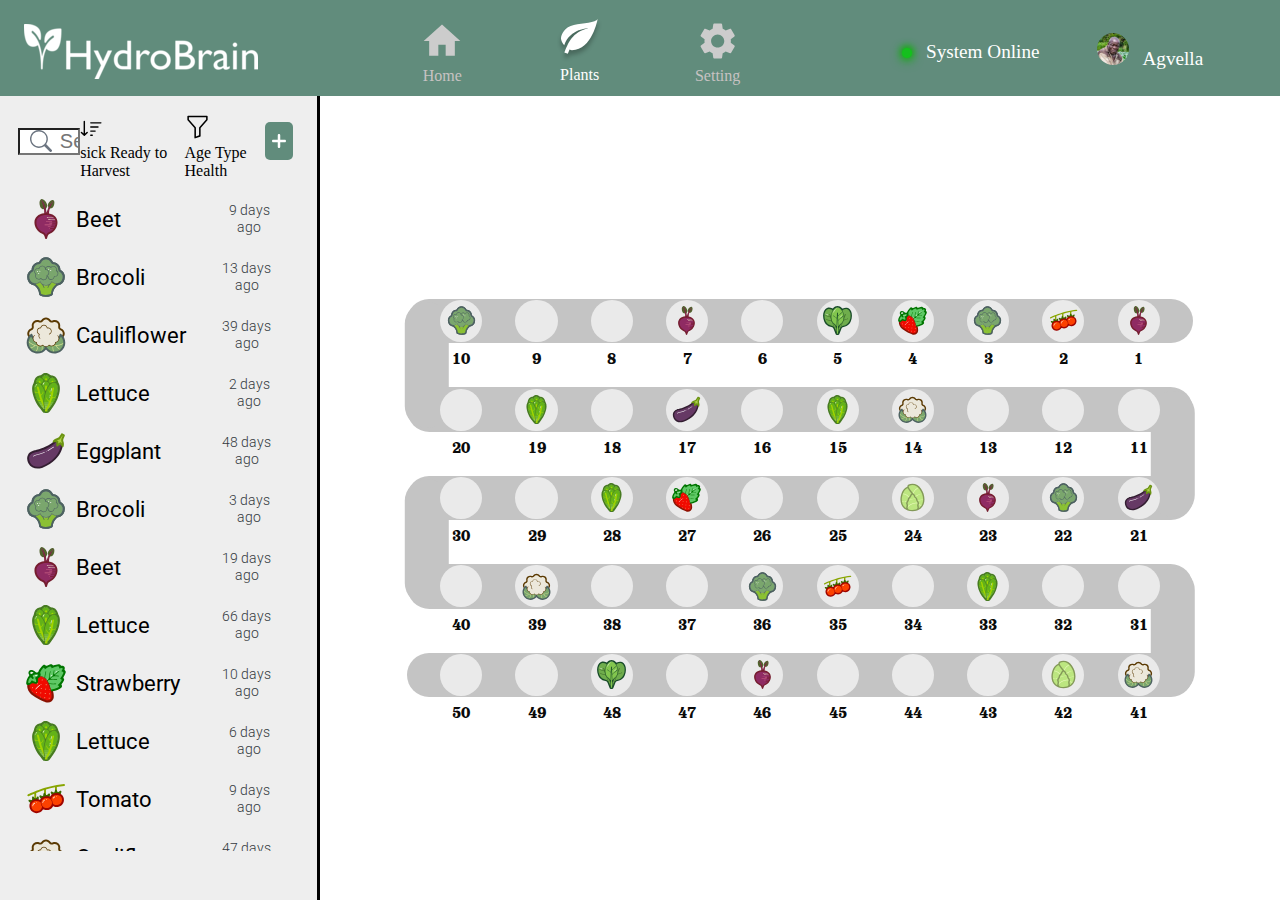
==== commit 7550b108: "changed list items" ====
--- a/index.html
+++ b/index.html
@@ -44,12 +44,6 @@
         <section class="sideContent column">
             <section class="searchBar">
                 <input type="text" class="form-control w-50" name="searchKey" placeholder="Search" id="search">
-                
-                <!-- <select name="filter" class="form-control">
-                    <option disabled="" selected="" value=""> Filter </option>
-                    <option value="sick">Sick</option>
-                    <option value="ready">Ready to Harvest</option>
-                </select> -->
                 <div class="dropdown show">
                     <a href="#" role="button"  data-toggle="dropdown" aria-haspopup="true" aria-expanded="false">
                         <img src="images/sortArrow.svg" class="seachBarIcons" alt="filter">
@@ -69,193 +63,126 @@
                       <a class="dropdown-item" href='index.html?sort="health'>Health</a>
                     </div>
                   </div>
-                <!-- <select name="sort" class="form-control sort">
-                    <option disabled="" selected="" value="">  </option>
-                    <option value="age">Age</option>
-                    <option value="Type">Type</option>
-                    <option value="Health">Health</option>
-                </select> -->
                 <a class="plusBtn" href="addPlant.html"></a>
                 <a id="sideBarBtn"><img id="xBtn" src="images/xBlack.svg"></a>
             </section>
             <div class="clear"></div>
             <section class="listSection scroll">
                 <ul class="plantsList">
+                    <li class="plantListItem"><a  href="item.html?itemID=7">
+                        <img src="images/beet.svg" alt="beet">
+                        <span class="plantListName">Beet</span>
+                        <span class="plantListInfo">9 days ago</span>
+                    </a></li>
+                    <li class="plantListItem"><a  href="item.html?itemID=10">
+                        <img src="images/brocoli.svg" alt="Brocoli">
+                        <span class="plantListName">Brocoli</span>
+                        <span class="plantListInfo">13 days ago</span>
+                    </a></li>
+                    <li class="plantListItem"><a  href="item.html?itemID=14">
+                        <img src="images/cauliflower.svg" alt="Cauliflower">
+                        <span class="plantListName">Cauliflower</span>
+                        <span class="plantListInfo">39 days ago</span>
+                    </a></li>
+                    <li class="plantListItem"><a  href="item.html?itemID=19">
+                        <img src="images/lettuce.svg" alt="Lettuce">
+                        <span class="plantListName">Lettuce</span>
+                        <span class="plantListInfo">2 days ago</span>
+                    </a></li>
+                    <li class="plantListItem"><a  href="item.html?itemID=21">
+                        <img src="images/eggplant.svg" alt="Eggplant">
+                        <span class="plantListName">Eggplant</span>
+                        <span class="plantListInfo">48 days ago</span>
+                    </a></li>
+                    <li class="plantListItem"><a  href="item.html?itemID=22">
+                        <img src="images/brocoli.svg" alt="Brocoli">
+                        <span class="plantListName">Brocoli</span>
+                        <span class="plantListInfo">3 days ago</span>
+                    </a></li>
+                    <li class="plantListItem"><a  href="item.html?itemID=23">
+                        <img src="images/beet.svg" alt="beet">
+                        <span class="plantListName">Beet</span>
+                        <span class="plantListInfo">19 days ago</span>
+                    </a></li>
+                    <li class="plantListItem"><a  href="item.html?itemID=24">
+                        <img src="images/lettuce.svg" alt="Lettuce">
+                        <span class="plantListName">Lettuce</span>
+                        <span class="plantListInfo">66 days ago</span>
+                    </a></li>
+                    <li class="plantListItem"><a  href="item.html?itemID=27">
+                        <img src="images/strawberry.svg" alt="Strawberry">
+                        <span class="plantListName">Strawberry</span>
+                        <span class="plantListInfo">10 days ago</span>
+                    </a></li>
+                    <li class="plantListItem"><a  href="item.html?itemID=28">
+                        <img src="images/lettuce.svg" alt="Lettuce">
+                        <span class="plantListName">Lettuce</span>
+                        <span class="plantListInfo">6 days ago</span>
+                    </a></li>
+                    <li class="plantListItem"><a  href="item.html?itemID=35">
+                        <img src="images/tomato.svg" alt="tomato">
+                        <span class="plantListName">Tomato</span>
+                        <span class="plantListInfo">9 days ago</span>
+                    </a></li>
+                    <li class="plantListItem"><a  href="item.html?itemID=41">
+                        <img src="images/cauliflower.svg" alt="Cauliflower">
+                        <span class="plantListName">Cauliflower</span>
+                        <span class="plantListInfo">47 days ago</span>
+                    </a></li>
+                    <li class="plantListItem"><a  href="item.html?itemID=48">
+                        <img src="images/spinach.svg" alt="spinach">
+                        <span class="plantListName">Spinach</span>
+                        <span class="plantListInfo">26 days ago</span>
+                    </a></li>
                     <li class="plantListItem"><a  href="item.html?itemID=1">
                         <img src="images/beet.svg" alt="beet">
                         <span class="plantListName">Beet</span>
                         <span class="plantListInfo">9 days ago</span>
                     </a></li>
-                    <li class="plantListItem"><a  href="item.html?itemID=1">
-                        <img src="images/beet.svg" alt="beet">
-                        <span class="plantListName">Beet</span>
-                        <span class="plantListInfo">9 days ago</span>
-                    </a></li>
-                    <li class="plantListItem"><a  href="item.html?itemID=1">
-                        <img src="images/beet.svg" alt="beet">
-                        <span class="plantListName">Beet</span>
-                        <span class="plantListInfo">9 days ago</span>
-                    </a></li>
-                    <li class="plantListItem"><a  href="item.html?itemID=1">
-                        <img src="images/beet.svg" alt="beet">
-                        <span class="plantListName">Beet</span>
-                        <span class="plantListInfo">9 days ago</span>
-                    </a></li>
-                    <li class="plantListItem"><a  href="item.html?itemID=1">
-                        <img src="images/beet.svg" alt="beet">
-                        <span class="plantListName">Beet</span>
-                        <span class="plantListInfo">9 days ago</span>
-                    </a></li>
-                    <li class="plantListItem"><a  href="item.html?itemID=1">
-                        <img src="images/beet.svg" alt="beet">
-                        <span class="plantListName">Beet</span>
-                        <span class="plantListInfo">9 days ago</span>
-                    </a></li>
-                    <li class="plantListItem"><a  href="item.html?itemID=1">
-                        <img src="images/beet.svg" alt="beet">
-                        <span class="plantListName">Beet</span>
-                        <span class="plantListInfo">9 days ago</span>
-                    </a></li>
-                    <li class="plantListItem"><a  href="item.html?itemID=1">
-                        <img src="images/beet.svg" alt="beet">
-                        <span class="plantListName">Beet</span>
-                        <span class="plantListInfo">9 days ago</span>
-                    </a></li>
-                    <li class="plantListItem"><a  href="item.html?itemID=1">
-                        <img src="images/beet.svg" alt="beet">
-                        <span class="plantListName">Beet</span>
-                        <span class="plantListInfo">9 days ago</span>
-                    </a></li>
-                    <li class="plantListItem"><a  href="item.html?itemID=1">
-                        <img src="images/beet.svg" alt="beet">
-                        <span class="plantListName">Beet</span>
-                        <span class="plantListInfo">9 days ago</span>
-                    </a></li>
-                    <li class="plantListItem"><a  href="item.html?itemID=1">
-                        <img src="images/beet.svg" alt="beet">
-                        <span class="plantListName">Beet</span>
-                        <span class="plantListInfo">9 days ago</span>
-                    </a></li>
-                    <li class="plantListItem"><a  href="item.html?itemID=1">
-                        <img src="images/beet.svg" alt="beet">
-                        <span class="plantListName">Beet</span>
-                        <span class="plantListInfo">9 days ago</span>
-                    </a></li>
-                    <li class="plantListItem"><a  href="item.html?itemID=1">
-                        <img src="images/beet.svg" alt="beet">
-                        <span class="plantListName">Beet</span>
-                        <span class="plantListInfo">9 days ago</span>
-                    </a></li>
-                    <li class="plantListItem"><a  href="item.html?itemID=1">
-                        <img src="images/beet.svg" alt="beet">
-                        <span class="plantListName">Beet</span>
-                        <span class="plantListInfo">9 days ago</span>
-                    </a></li>
-                    <li class="plantListItem"><a  href="item.html?itemID=1">
-                        <img src="images/beet.svg" alt="beet">
-                        <span class="plantListName">Beet</span>
-                        <span class="plantListInfo">9 days ago</span>
-                    </a></li>
-                    <li class="plantListItem"><a  href="item.html?itemID=1">
-                        <img src="images/beet.svg" alt="beet">
-                        <span class="plantListName">Beet</span>
-                        <span class="plantListInfo">9 days ago</span>
-                    </a></li>
-                    <li class="plantListItem"><a  href="item.html?itemID=1">
-                        <img src="images/beet.svg" alt="beet">
-                        <span class="plantListName">Beet</span>
-                        <span class="plantListInfo">9 days ago</span>
-                    </a></li>
-                    <li class="plantListItem"><a  href="item.html?itemID=1">
-                        <img src="images/beet.svg" alt="beet">
-                        <span class="plantListName">Beet</span>
-                        <span class="plantListInfo">9 days ago</span>
-                    </a></li>
-                    <li class="plantListItem"><a  href="item.html?itemID=1">
-                        <img src="images/beet.svg" alt="beet">
-                        <span class="plantListName">Beet</span>
-                        <span class="plantListInfo">9 days ago</span>
-                    </a></li>
-                    <li class="plantListItem"><a  href="item.html?itemID=1">
-                        <img src="images/beet.svg" alt="beet">
-                        <span class="plantListName">Beet</span>
-                        <span class="plantListInfo">9 days ago</span>
-                    </a></li>
-                    <li class="plantListItem"><a  href="item.html?itemID=1">
-                        <img src="images/beet.svg" alt="beet">
-                        <span class="plantListName">Beet</span>
-                        <span class="plantListInfo">9 days ago</span>
-                    </a></li>
-                    <li class="plantListItem"><a  href="item.html?itemID=1">
-                        <img src="images/beet.svg" alt="beet">
-                        <span class="plantListName">Beet</span>
-                        <span class="plantListInfo">9 days ago</span>
-                    </a></li>
-                    <li class="plantListItem"><a  href="item.html?itemID=1">
-                        <img src="images/beet.svg" alt="beet">
-                        <span class="plantListName">Beet</span>
-                        <span class="plantListInfo">9 days ago</span>
-                    </a></li>
-                    <li class="plantListItem"><a  href="item.html?itemID=1">
-                        <img src="images/beet.svg" alt="beet">
-                        <span class="plantListName">Beet</span>
-                        <span class="plantListInfo">9 days ago</span>
-                    </a></li>
-                    <li class="plantListItem"><a  href="item.html?itemID=1">
-                        <img src="images/beet.svg" alt="beet">
-                        <span class="plantListName">Beet</span>
-                        <span class="plantListInfo">9 days ago</span>
-                    </a></li>
-                    <li class="plantListItem"><a  href="item.html?itemID=1">
-                        <img src="images/beet.svg" alt="beet">
-                        <span class="plantListName">Beet</span>
-                        <span class="plantListInfo">9 days ago</span>
-                    </a></li>
-                    <li class="plantListItem"><a  href="item.html?itemID=1">
-                        <img src="images/beet.svg" alt="beet">
-                        <span class="plantListName">Beet</span>
-                        <span class="plantListInfo">9 days ago</span>
-                    </a></li>
-                    <li class="plantListItem"><a  href="item.html?itemID=1">
-                        <img src="images/beet.svg" alt="beet">
-                        <span class="plantListName">Beet</span>
-                        <span class="plantListInfo">9 days ago</span>
-                    </a></li>
-                    <li class="plantListItem"><a  href="item.html?itemID=1">
-                        <img src="images/beet.svg" alt="beet">
-                        <span class="plantListName">Beet</span>
-                        <span class="plantListInfo">9 days ago</span>
-                    </a></li>
-                    <li class="plantListItem"><a  href="item.html?itemID=1">
-                        <img src="images/beet.svg" alt="beet">
-                        <span class="plantListName">Beet</span>
-                        <span class="plantListInfo">9 days ago</span>
-                    </a></li>
-                    <li class="plantListItem"><a  href="item.html?itemID=1">
-                        <img src="images/beet.svg" alt="beet">
-                        <span class="plantListName">Beet</span>
-                        <span class="plantListInfo">9 days ago</span>
-                    </a></li>
-                    <li class="plantListItem"><a  href="item.html?itemID=1">
-                        <img src="images/beet.svg" alt="beet">
-                        <span class="plantListName">Beet</span>
-                        <span class="plantListInfo">9 days ago</span>
-                    </a></li>
-                    <li class="plantListItem"><a  href="item.html?itemID=1">
-                        <img src="images/beet.svg" alt="beet">
-                        <span class="plantListName">Beet</span>
-                        <span class="plantListInfo">9 days ago</span>
-                    </a></li>
-                    <li class="plantListItem"><a  href="item.html?itemID=1">
-                        <img src="images/beet.svg" alt="beet">
-                        <span class="plantListName">Beet</span>
-                        <span class="plantListInfo">9 days ago</span>
-                    </a></li>
-                    <li class="plantListItem"><a  href="item.html?itemID=1">
-                        <img src="images/beet.svg" alt="beet">
-                        <span class="plantListName">Beet</span>
-                        <span class="plantListInfo">9 days ago</span>
-                    </a></li>
+                    <li class="plantListItem"><a  href="item.html?itemID=0">
+                        <img src="images/lettuce.svg" alt="Lettuce">
+                        <span class="plantListName">Lettuce</span>
+                        <span class="plantListInfo">6 days ago</span>
+                    </a></li>
+                    <li class="plantListItem"><a  href="item.html?itemID=0">
+                        <img src="images/tomato.svg" alt="tomato">
+                        <span class="plantListName">Tomato</span>
+                        <span class="plantListInfo">9 days ago</span>
+                    </a></li>
+                    <li class="plantListItem"><a  href="item.html?itemID=0">
+                        <img src="images/cauliflower.svg" alt="Cauliflower">
+                        <span class="plantListName">Cauliflower</span>
+                        <span class="plantListInfo">47 days ago</span>
+                    </a></li>
+                    <li class="plantListItem"><a  href="item.html?itemID=0">
+                        <img src="images/spinach.svg" alt="spinach">
+                        <span class="plantListName">Spinach</span>
+                        <span class="plantListInfo">26 days ago</span>
+                    </a></li>
+                    <li class="plantListItem"><a  href="item.html?itemID=0">
+                        <img src="images/beet.svg" alt="beet">
+                        <span class="plantListName">Beet</span>
+                        <span class="plantListInfo">9 days ago</span>
+                    </a></li>
+                    <li class="plantListItem"><a  href="item.html?itemID=0">
+                        <img src="images/eggplant.svg" alt="Eggplant">
+                        <span class="plantListName">Eggplant</span>
+                        <span class="plantListInfo">48 days ago</span>
+                    </a></li>
+                    <li class="plantListItem"><a  href="item.html?itemID=0">
+                        <img src="images/brocoli.svg" alt="Brocoli">
+                        <span class="plantListName">Brocoli</span>
+                        <span class="plantListInfo">3 days ago</span>
+                    </a></li>
+                    <li class="plantListItem"><a  href="item.html?itemID=0">
+                        <img src="images/beet.svg" alt="beet">
+                        <span class="plantListName">Beet</span>
+                        <span class="plantListInfo">19 days ago</span>
+                    </a></li>
+                    
+                    
+                    
+                    
                 </ul>
             </section>
         </section>
--- a/css/style.css
+++ b/css/style.css
@@ -180,9 +180,17 @@
     text-align: center;
     background-image: url("../images/beet.svg");
     background-image: none;
-    background-size: 80%;
+    background-size: 70%;
     background-repeat: no-repeat;
     background-position: center;
+}
+
+.cell:hover {
+    background: white;
+    background-repeat: no-repeat;
+    background-size: 85%;
+    background-position: center;
+    box-shadow: 0 0 10px rgb(224, 224, 224);
 }
 
 .cell > label {
@@ -773,8 +781,4 @@
         white-space: nowrap;
         visibility: hidden;
     }
-    #logo {
-        margin-left: 25px;
-        margin-bottom: 8px;
-    }
-}
+}
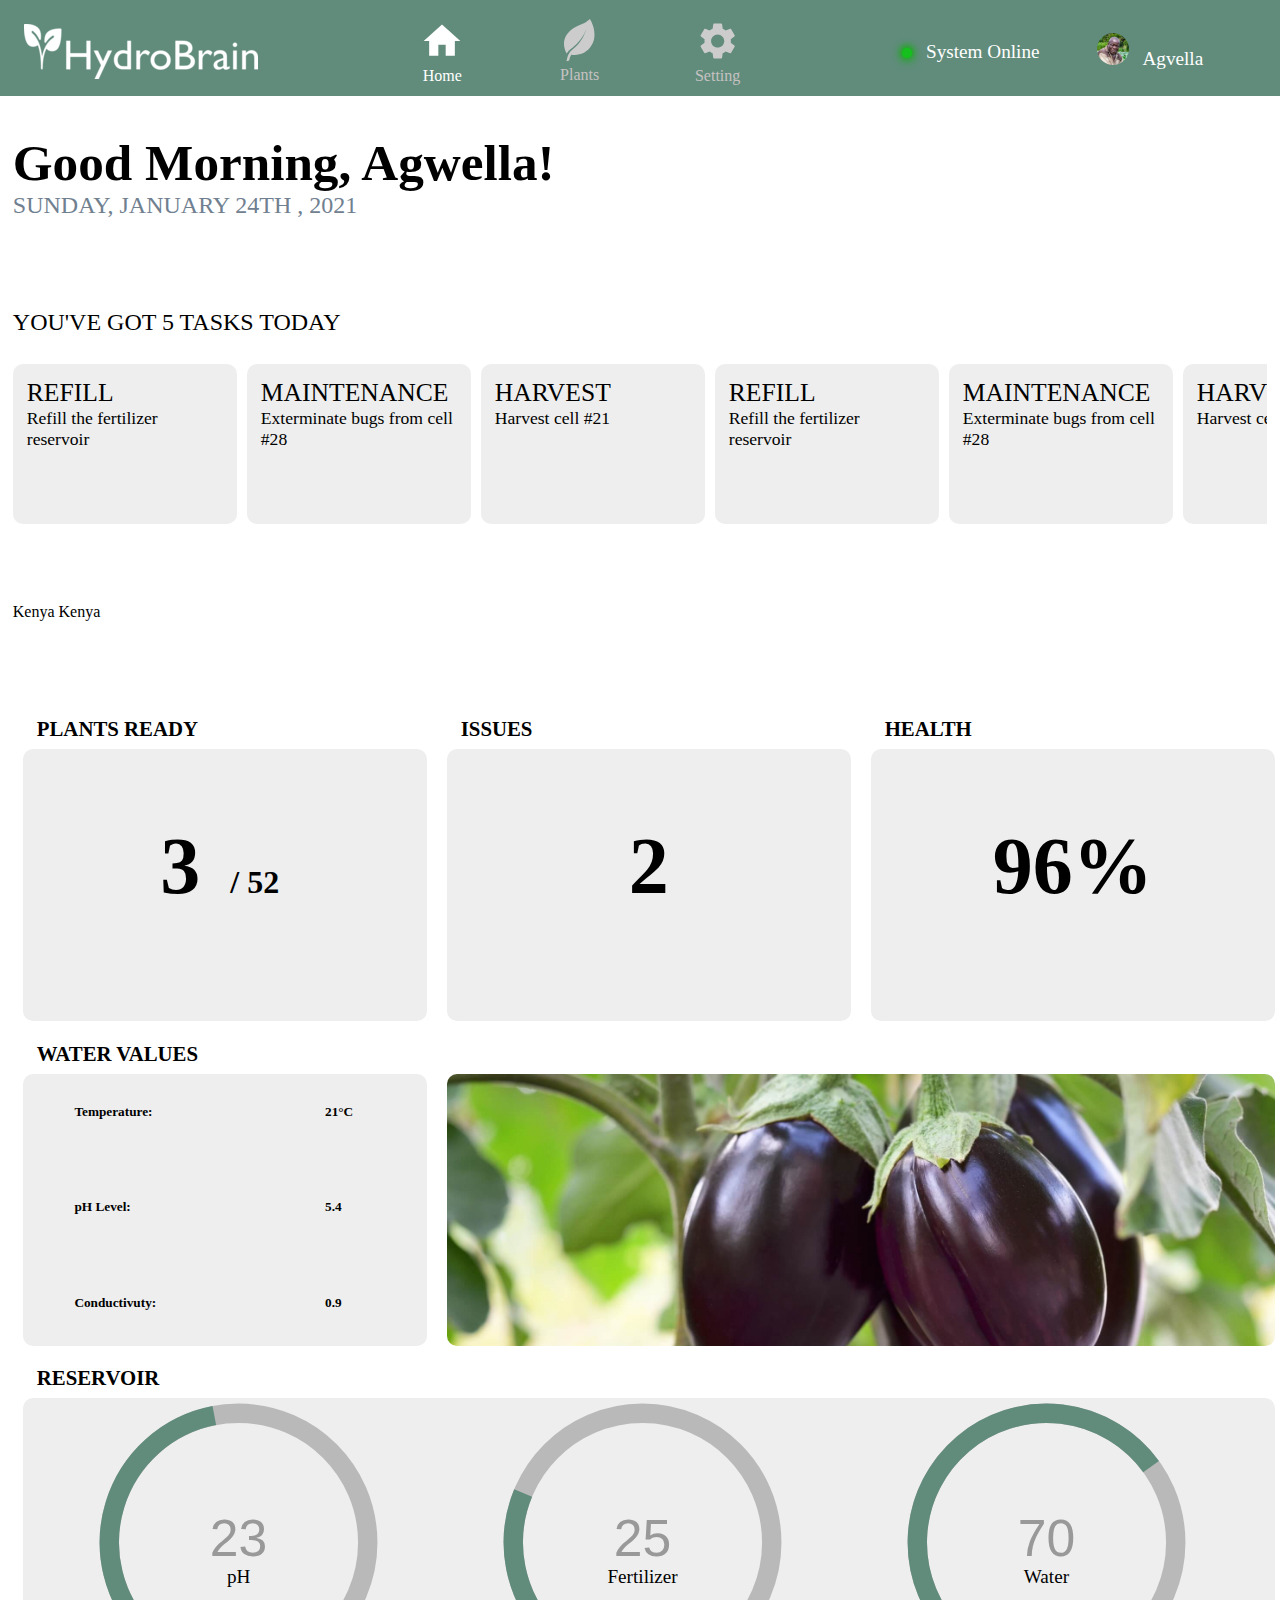
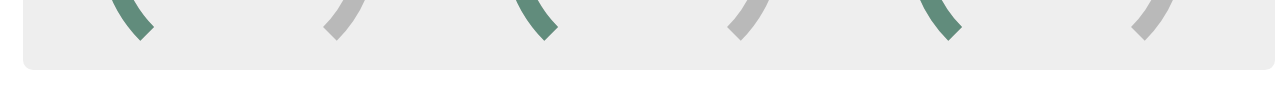
==== commit a257829b: "new and imprive home page + html files name change" ====
--- a/index.html
+++ b/index.html
@@ -4,364 +4,125 @@
     <meta charset="UTF-8">
     <link href="https://cdn.jsdelivr.net/npm/bootstrap@5.0.0-beta3/dist/css/bootstrap.min.css" rel="stylesheet" integrity="sha384-eOJMYsd53ii+scO/bJGFsiCZc+5NDVN2yr8+0RDqr0Ql0h+rP48ckxlpbzKgwra6" crossorigin="anonymous">
     <script src="https://ajax.googleapis.com/ajax/libs/jquery/3.6.0/jquery.min.js"></script>
-    <meta name="viewport" content="width=device-width, initial-scale=1">
     <meta http-equiv="X-UA-Compatible" content="IE=edge">
     <meta name="viewport" content="width=device-width, initial-scale=1.0">
     <link rel="stylesheet" href="css/style.css">
-    <title>MAP</title>
+    <title>HOME</title>
 </head>
 <body>
     <section class="wrapper">
-        <header> 
+        <header>
             <div class="burgerMenu">
-                <div id="mySidenav" class="sidenav">
-                    <a href="javascript:void(0)" class="closebtn" onclick="closeNav()">&times;</a>
-                    <a href="home.html">Home</a>
-                    <a class="selectedB" href="index.html">Plants</a>
-                    <a href="#">Setting</a>
-                    <section class= "userNameB">
+            <div id="mySidenav" class="sidenav" >
+                <a href="javascript:void(0)" class="closebtn" onclick="closeNav()">&times;</a>
+                <a class="selectedB" href="index.html">Home</a>
+                <a href="list.html">Plants</a>
+                <a href="#">Setting</a>
+                <section class= "userNameB">
                     <a href="#"><img src="images/Agvella.svg"> &nbsp; Agvella</a>
-                     </section>  
-                  </div>
-                  
-                  <span style="font-size:30px;cursor:pointer; color: white;" onclick="openNav()">&#9776;</span>
-                  
-                  </div> 
-            <a href="home.html" id="logo"></a>
+                     </section> 
+              </div>
+              
+              <span style="font-size:30px;cursor:pointer;color: white;" onclick="openNav()">&#9776;</span>
+              
+           
+              </div> 
+            <a href="index.html" id="logo"></a>
             <nav>
-                <a href="home.html"><img src="images/home.svg"><br> Home</a>
-                <a class="selected" href="index.html"> <img src="images/plants.svg"><br> Plants</a>
+                <a class="selected" href="index.html"><img src="images/homes.svg"><br> Home</a>
+                <a  href="list.html"> <img src="images/plant.svg"><br> Plants</a>
                 <a  href="#"><img src="images/settings.svg"><br> Setting</a>
             </nav>
             <section class="userName">
-            <section class="systemStatus">
-                <section class="circle"></section> &nbsp; System Online
-            </section>
-            
+                <section class="systemStatus">
+                    <section class="circle"></section> &nbsp; System Online
+                </section>
             <section ><a class="user" href="#"><img src="images/Agvella.svg"> &nbsp; Agvella</a></section>
             </section>  
         </header>
-        <section class="sideContent column">
-            <section class="searchBar">
-                <input type="text" class="form-control w-50" name="searchKey" placeholder="Search" id="search">
-                <div class="dropdown show">
-                    <a href="#" role="button"  data-toggle="dropdown" aria-haspopup="true" aria-expanded="false">
-                        <img src="images/sortArrow.svg" class="seachBarIcons" alt="filter">
-                    </a>
-                    <div class="dropdown-menu" aria-labelledby="dropdownMenuLink">
-                      <a class="dropdown-item" href='index.html?filter="sick"'>sick</a>
-                      <a class="dropdown-item" href='index.html?filter="ready"'>Ready to Harvest</a>
-                    </div>
-                  </div>
-                <div class="dropdown show">
-                    <a href="#" role="button"  data-toggle="dropdown" aria-haspopup="true" aria-expanded="false">
-                        <img src="images/funnel.svg" class="seachBarIcons" alt="sort">
-                    </a>
-                    <div class="dropdown-menu" aria-labelledby="dropdownMenuLink">
-                      <a class="dropdown-item" href='index.html?sort="age"'>Age</a>
-                      <a class="dropdown-item" href='index.html?sort="type"'>Type</a>
-                      <a class="dropdown-item" href='index.html?sort="health'>Health</a>
-                    </div>
-                  </div>
-                <a class="plusBtn" href="addPlant.html"></a>
-                <a id="sideBarBtn"><img id="xBtn" src="images/xBlack.svg"></a>
-            </section>
-            <div class="clear"></div>
-            <section class="listSection scroll">
-                <ul class="plantsList">
-                    <li class="plantListItem"><a  href="item.html?itemID=7">
-                        <img src="images/beet.svg" alt="beet">
-                        <span class="plantListName">Beet</span>
-                        <span class="plantListInfo">9 days ago</span>
-                    </a></li>
-                    <li class="plantListItem"><a  href="item.html?itemID=10">
-                        <img src="images/brocoli.svg" alt="Brocoli">
-                        <span class="plantListName">Brocoli</span>
-                        <span class="plantListInfo">13 days ago</span>
-                    </a></li>
-                    <li class="plantListItem"><a  href="item.html?itemID=14">
-                        <img src="images/cauliflower.svg" alt="Cauliflower">
-                        <span class="plantListName">Cauliflower</span>
-                        <span class="plantListInfo">39 days ago</span>
-                    </a></li>
-                    <li class="plantListItem"><a  href="item.html?itemID=19">
-                        <img src="images/lettuce.svg" alt="Lettuce">
-                        <span class="plantListName">Lettuce</span>
-                        <span class="plantListInfo">2 days ago</span>
-                    </a></li>
-                    <li class="plantListItem"><a  href="item.html?itemID=21">
-                        <img src="images/eggplant.svg" alt="Eggplant">
-                        <span class="plantListName">Eggplant</span>
-                        <span class="plantListInfo">48 days ago</span>
-                    </a></li>
-                    <li class="plantListItem"><a  href="item.html?itemID=22">
-                        <img src="images/brocoli.svg" alt="Brocoli">
-                        <span class="plantListName">Brocoli</span>
-                        <span class="plantListInfo">3 days ago</span>
-                    </a></li>
-                    <li class="plantListItem"><a  href="item.html?itemID=23">
-                        <img src="images/beet.svg" alt="beet">
-                        <span class="plantListName">Beet</span>
-                        <span class="plantListInfo">19 days ago</span>
-                    </a></li>
-                    <li class="plantListItem"><a  href="item.html?itemID=24">
-                        <img src="images/lettuce.svg" alt="Lettuce">
-                        <span class="plantListName">Lettuce</span>
-                        <span class="plantListInfo">66 days ago</span>
-                    </a></li>
-                    <li class="plantListItem"><a  href="item.html?itemID=27">
-                        <img src="images/strawberry.svg" alt="Strawberry">
-                        <span class="plantListName">Strawberry</span>
-                        <span class="plantListInfo">10 days ago</span>
-                    </a></li>
-                    <li class="plantListItem"><a  href="item.html?itemID=28">
-                        <img src="images/lettuce.svg" alt="Lettuce">
-                        <span class="plantListName">Lettuce</span>
-                        <span class="plantListInfo">6 days ago</span>
-                    </a></li>
-                    <li class="plantListItem"><a  href="item.html?itemID=35">
-                        <img src="images/tomato.svg" alt="tomato">
-                        <span class="plantListName">Tomato</span>
-                        <span class="plantListInfo">9 days ago</span>
-                    </a></li>
-                    <li class="plantListItem"><a  href="item.html?itemID=41">
-                        <img src="images/cauliflower.svg" alt="Cauliflower">
-                        <span class="plantListName">Cauliflower</span>
-                        <span class="plantListInfo">47 days ago</span>
-                    </a></li>
-                    <li class="plantListItem"><a  href="item.html?itemID=48">
-                        <img src="images/spinach.svg" alt="spinach">
-                        <span class="plantListName">Spinach</span>
-                        <span class="plantListInfo">26 days ago</span>
-                    </a></li>
-                    <li class="plantListItem"><a  href="item.html?itemID=1">
-                        <img src="images/beet.svg" alt="beet">
-                        <span class="plantListName">Beet</span>
-                        <span class="plantListInfo">9 days ago</span>
-                    </a></li>
-                    <li class="plantListItem"><a  href="item.html?itemID=0">
-                        <img src="images/lettuce.svg" alt="Lettuce">
-                        <span class="plantListName">Lettuce</span>
-                        <span class="plantListInfo">6 days ago</span>
-                    </a></li>
-                    <li class="plantListItem"><a  href="item.html?itemID=0">
-                        <img src="images/tomato.svg" alt="tomato">
-                        <span class="plantListName">Tomato</span>
-                        <span class="plantListInfo">9 days ago</span>
-                    </a></li>
-                    <li class="plantListItem"><a  href="item.html?itemID=0">
-                        <img src="images/cauliflower.svg" alt="Cauliflower">
-                        <span class="plantListName">Cauliflower</span>
-                        <span class="plantListInfo">47 days ago</span>
-                    </a></li>
-                    <li class="plantListItem"><a  href="item.html?itemID=0">
-                        <img src="images/spinach.svg" alt="spinach">
-                        <span class="plantListName">Spinach</span>
-                        <span class="plantListInfo">26 days ago</span>
-                    </a></li>
-                    <li class="plantListItem"><a  href="item.html?itemID=0">
-                        <img src="images/beet.svg" alt="beet">
-                        <span class="plantListName">Beet</span>
-                        <span class="plantListInfo">9 days ago</span>
-                    </a></li>
-                    <li class="plantListItem"><a  href="item.html?itemID=0">
-                        <img src="images/eggplant.svg" alt="Eggplant">
-                        <span class="plantListName">Eggplant</span>
-                        <span class="plantListInfo">48 days ago</span>
-                    </a></li>
-                    <li class="plantListItem"><a  href="item.html?itemID=0">
-                        <img src="images/brocoli.svg" alt="Brocoli">
-                        <span class="plantListName">Brocoli</span>
-                        <span class="plantListInfo">3 days ago</span>
-                    </a></li>
-                    <li class="plantListItem"><a  href="item.html?itemID=0">
-                        <img src="images/beet.svg" alt="beet">
-                        <span class="plantListName">Beet</span>
-                        <span class="plantListInfo">19 days ago</span>
-                    </a></li>
-                    
-                    
-                    
-                    
-                </ul>
-            </section>
-        </section>
-        <main>
-        <section class="mapContainer column">
-            <section class="map">
-                <div>
-                    
-                    <section class="pipe vertical" id="Pipe1"></section>
-                    <section class="pipe vertical" id="Pipe2"></section>
-                    <section class="pipe vertical" id="Pipe3"></section>
-                    <section class="pipe vertical" id="Pipe4"></section>
-                    <section class="pipe">
-                        <section class="cell" id="10">
-                            <a href="item.html?itemID=10">10</a>
-                        </section>
-                        <section class="cell" id="9">
-                            <a href="item.html?itemID=9">9</a>
-                        </section>
-                        <section class="cell" id="8">
-                            <a href="item.html?itemID=8">8</a>
-                        </section>
-                        <section class="cell" id="7">
-                            <a href="item.html?itemID=7">7</a>
-                        </section>
-                        <section class="cell" id="6">
-                            <a href="item.html?itemID=6">6</a>
-                        </section>
-                        <section class="cell" id="5">
-                            <a href="item.html?itemID=5">5</a>
-                        </section>
-                        <section class="cell" id="4">
-                            <a href="item.html?itemID=4">4</a>
-                        </section>
-                        <section class="cell" id="3">
-                            <a href="item.html?itemID=3">3</a>
-                        </section>
-                        <section class="cell" id="2">
-                            <a href="item.html?itemID=2">2</a>
-                        </section>
-                        <section class="cell" id="1">
-                            <a href="item.html?itemID=1">1</a>
+        <section class="homeWrapper">
+            <section class="homePage">
+                <span class="welcomeSection">
+                    <h1>Good Morning, Agwella!</h1>
+                    <h3>SUNDAY, JANUARY 24TH , 2021</h3>
+                </span>
+                <section class="tasks">
+                    <h2>YOU'VE GOT  5 TASKS TODAY</h2>
+                    <section class="tasksList scroll">
+                        <a href="#">
+                            <h1>refill</h1>
+                            <p>Refill the fertilizer reservoir</p>
+                        </a>
+                        <a href="#">
+                            <h1>MAINTENANCE</h1>
+                            <p>Exterminate bugs from cell #28</p>
+                        </a>
+                        <a href="item.html">
+                            <h1>harvest</h1>
+                            <p>Harvest cell #21</p>
+                        </a>
+                        <a href="#">
+                            <h1>refill</h1>
+                            <p>Refill the fertilizer reservoir</p>
+                        </a>
+                        <a href="#">
+                            <h1>MAINTENANCE</h1>
+                            <p>Exterminate bugs from cell #28</p>
+                        </a>
+                        <a href="item.html">
+                            <h1>harvest</h1>
+                            <p>Harvest cell #21</p>
+                        </a>
+                        
+                    </section>
+                </section>
+                <section class="weather">
+                    <a class="weatherwidget-io" href="https://forecast7.com/en/n0d0237d91/kenya/" data-font="Roboto" data-icons="Climacons Animated" data-mode="Current" data-days="5" data-theme="pure" data-highcolor="#000000" data-lowcolor="#878686" >Kenya</a>
+                    <a class="weatherwidget-io" href="https://forecast7.com/en/n0d0237d91/kenya/" data-font="Roboto" data-icons="Climacons Animated" data-mode="Forecast" data-days="5" data-theme="pure" data-highcolor="#000000" data-lowcolor="#878686" >Kenya</a>        </section>
+                </section>
+            <section class="homeStats">
+                    <section class="homeCard">
+                        <h3>plants ready</h3>
+                        <h4 class="stat">3 <span>/ 52</span></h4>
+                    </section>
+                    <section class="homeCard">
+                        <h3>issues</h3>
+                        <h4 class="stat">2</h4>
+                    </section>
+                    <section class="homeCard">
+                        <h3>health</h3>
+                        <h4 class="stat">96%</h4>
+                    </section>
+                    <section class="homeCard">
+                        <h3>water values</h3>
+                        <section class="waterVal">
+                            <h5>Temperature:</h5>
+                            <h5>21°C</h5>
+                            <h5>pH Level:</h5>
+                            <h5>5.4</h5>
+                            <h5>Conductivuty:</h5>
+                            <h5>0.9</h5>
                         </section>
                     </section>
-                    <section class="pipe">
-                        <section class="cell">
-                            <a href="item.html?itemID=20">20</a>
-                        </section>
-                        <section class="cell">
-                            <a href="item.html?itemID=19">19</a>
-                        </section>
-                        <section class="cell">
-                            <a href="item.html?itemID=18">18</a>
-                        </section>
-                        <section class="cell">
-                            <a href="item.html?itemID=17">17</a>
-                        </section>
-                        <section class="cell">
-                            <a href="item.html?itemID=16">16</a>
-                        </section>
-                        <section class="cell">
-                            <a href="item.html?itemID=15">15</a>
-                        </section>
-                        <section class="cell">
-                            <a href="item.html?itemID=14">14</a>
-                        </section>
-                        <section class="cell">
-                            <a href="item.html?itemID=13">13</a>
-                        </section>
-                        <section class="cell">
-                            <a href="item.html?itemID=12">12</a>
-                        </section>
-                        <section class="cell">
-                            <a href="item.html?itemID=11">11</a>
-                        </section>
+                    <section class="homeCard liveView">
+                        <!-- <h3> &nbsp;</h3> -->
                     </section>
-                    <section class="pipe">
-                        <section class="cell">
-                            <a href="item.html?itemID=30">30</a>
-                        </section>
-                        <section class="cell">
-                            <a href="item.html?itemID=29">29</a>
-                        </section>
-                        <section class="cell">
-                            <a href="item.html?itemID=28">28</a>
-                        </section>
-                        <section class="cell">
-                            <a href="item.html?itemID=27">27</a>
-                        </section>
-                        <section class="cell">
-                            <a href="item.html?itemID=26">26</a>
-                        </section>
-                        <section class="cell" id="25">
-                            <a href="item.html?itemID=25">25</a>
-                        </section>
-                        <section class="cell">
-                            <a href="item.html?itemID=24">24</a>
-                        </section>
-                        <section class="cell">
-                            <a href="item.html?itemID=23">23</a>
-                        </section>
-                        <section class="cell">
-                            <a href="item.html?itemID=22">22</a>
-                        </section>
-                        <section class="cell">
-                            <a href="item.html?itemID=21">21</a>
-                        </section>
-                    </section>
-                    <section class="pipe">
-                        <section class="cell" id="40">
-                            <a href="item.html?itemID=40">40</a>
-                        </section>
-                        <section class="cell">
-                            <a href="item.html?itemID=39">39</a>
-                        </section>
-                        <section class="cell">
-                            <a href="item.html?itemID=38">38</a>
-                        </section>
-                        <section class="cell">
-                            <a href="item.html?itemID=37">37</a>
-                        </section>
-                        <section class="cell">
-                            <a href="item.html?itemID=36">36</a>
-                        </section>
-                        <section class="cell">
-                            <a href="item.html?itemID=35">35</a>
-                        </section>
-                        <section class="cell">
-                            <a href="item.html?itemID=34">34</a>
-                        </section>
-                        <section class="cell">
-                            <a href="item.html?itemID=33">33</a>
-                        </section>
-                        <section class="cell">
-                            <a href="item.html?itemID=32">32</a>
-                        </section>
-                        <section class="cell">
-                            <a href="item.html?itemID=31">31</a>
-                        </section>
-                    </section>
-                    <section class="pipe">
-                        <section class="cell">
-                            <a href="item.html?itemID=50">50</a>
-                        </section>
-                        <section class="cell">
-                            <a href="item.html?itemID=49">49</a>
-                        </section>
-                        <section class="cell">
-                            <a href="item.html?itemID=48">48</a>
-                        </section>
-                        <section class="cell">
-                            <a href="item.html?itemID=47">47</a>
-                        </section>
-                        <section class="cell">
-                            <a href="item.html?itemID=46">46</a>
-                        </section>
-                        <section class="cell">
-                            <a href="item.html?itemID=45">45</a>
-                        </section>
-                        <section class="cell">
-                            <a href="item.html?itemID=44">44</a>
-                        </section>
-                        <section class="cell">
-                            <a href="item.html?itemID=43">43</a>
-                        </section>
-                        <section class="cell">
-                            <a href="item.html?itemID=42">42</a>
-                        </section>
-                        <section class="cell">
-                            <a href="item.html?itemID=41">41</a>
-                        </section>
-                    </section>
-
-                </div>
-            </section>
+                <section class="homeCard gaugeSec">
+                    <h3>reservoir</h3>
+                    <div>
+                        <div id="phGauge" class="gauge-container"></div>
+                        <div id="fertilizerGauge" class="gauge-container"></div>
+                        <div id="waterGauge" class="gauge-container"></div>
+                        <span class="gaugeLable">pH</span>
+                        <span class="gaugeLable">Fertilizer</span>
+                        <span class="gaugeLable">Water</span>
+                    </div>
+                </section>
         </section>
-        </main>
-        <div class="clear"></div>
-    </section>
+    <script>
+        !function(d,s,id){var js,fjs=d.getElementsByTagName(s)[0];if(!d.getElementById(id)){js=d.createElement(s);js.id=id;js.src='https://weatherwidget.io/js/widget.min.js';fjs.parentNode.insertBefore(js,fjs);}}(document,'script','weatherwidget-io-js');
+    </script>
+    <script src="js/gauge.js"></script>
     <script src="js/scripts.js"></script>
     <script src="https://code.jquery.com/jquery-3.2.1.slim.min.js" integrity="sha384-KJ3o2DKtIkvYIK3UENzmM7KCkRr/rE9/Qpg6aAZGJwFDMVNA/GpGFF93hXpG5KkN" crossorigin="anonymous"></script>
 <script src="https://cdnjs.cloudflare.com/ajax/libs/popper.js/1.12.9/umd/popper.min.js" integrity="sha384-ApNbgh9B+Y1QKtv3Rn7W3mgPxhU9K/ScQsAP7hUibX39j7fakFPskvXusvfa0b4Q" crossorigin="anonymous"></script>
--- a/css/style.css
+++ b/css/style.css
@@ -527,7 +527,7 @@
 }
 
 .tasks {
-    width: 50%;
+    width: 100%;
     margin-top: 8vh;
 }
 
@@ -570,12 +570,149 @@
     font-weight: 300;
 }
 
+.homeCard {
+    display: inline-block;
+    color: black;
+    background: #eeeeee;
+    padding: 14px;
+    margin-left: 10px;
+    margin-bottom: 7px;
+    text-decoration: none;
+    border-radius: 10px;
+    height: 10em;
+    min-width: 14em;
+    margin-top: 2em;
+}
+
+.homeCard > h3 {
+    text-transform: uppercase;
+    margin-top: -2.2em;
+    font-size: 1.3em;
+}
+
+.stat {
+    /* width: 100%; */
+    /* height: 100%; */
+    text-align: center;
+    font-size: 5em;
+    margin: 1em auto;
+    /* line-height: 3em; */
+}
+.stat > span {
+    font-size: 0.4em;
+    line-height: 2px;
+}
+
+.waterVal {
+    display: grid;
+    position: relative;
+    width: 100%;
+    height: 85%;
+    margin-left: 10%;
+    margin-top: 10%;
+
+    grid-template-columns: 2fr 1fr;
+    align-content: space-between;
+}
+
+.liveView {
+    /* min-width: calc(14em * 2 + 20px); */
+    /* margin-top: 0; */
+    grid-column-start: 2;
+    grid-column-end: 4;
+    background-image: url("../images/Ripe-eggplant.jpg");
+    background-position-y: 50%;
+    background-position-x: 50%;
+    background-repeat: no-repeat;
+    background-size: 100%;
+}
+
+.gaugeSec{
+    min-width: calc(14em * 3 + 30px);
+    grid-column-start: 1;
+    grid-column-end: 4;
+    height: 17em;
+    /* display: grid; */
+    /* justify-content: space-around; */
+    /* grid-template-columns: 30% 30% 30%; */
+}
+
+.homeStats {
+    width: 48%;
+    display: grid;
+    grid-template-columns: repeat(3, 33%);
+    grid-template-rows: repeat(3, 33%);
+    gap: 10px;
+}
+
+.homeStats > .homeCard {
+    height: 17em;
+}
+
 .weather {
     margin-top: 8vh;
-    width: 50%;
-    position: absolute; 
-
-}
+    width: 100%;
+    /* position: absolute;  */
+
+}
+
+.homeWrapper {
+    display: flex;
+    justify-content: space-between;
+    flex-wrap: wrap;
+    align-items: center;
+    /* margin: 1em; */
+    margin: 1.2em auto;
+    /* margin-left: 2em; */
+    width: 98%;
+}
+
+.test {
+    width: 100px;
+}
+
+.gaugeSec > div {
+    display: grid;
+    grid-template-columns: 33% 33% 33%;
+    grid-template-rows: 90% 10%;
+    height: 17em;
+    align-items: center;
+}
+
+.gaugeLable {
+    /* position: absolute; */
+    margin-bottom: 8em;
+    font-size: larger;
+    text-align: center;
+}
+
+
+/* ..................... */
+.gauge-container {
+    width: 80%;
+    margin: 0 auto;
+    margin-top: 4em;
+
+}
+  
+.gauge-container > .gauge > .dial {
+    stroke: #77777770;
+    stroke-width: 6;
+}
+  
+.gauge-container > .gauge > .value {
+    stroke: #618c7c;
+    stroke-width: 6;
+}
+ 
+.gauge-container > .gauge > .value-text {
+    fill: rgb(47, 227, 255);
+    font-family: sans, 'sans-serif';
+    font-weight: bold;
+    font-size: 0.6em;
+}
+/* ..................... */
+
 
 .welcomeSection > h1 {
     font-size: 3.2em;
@@ -612,7 +749,9 @@
 }
 
 .homePage {
-    margin: 1em 2em;
+    /* margin: 1em 2em; */
+    float: left;
+    width: 49%;
 }
 
 .sidenav {
@@ -781,4 +920,66 @@
         white-space: nowrap;
         visibility: hidden;
     }
-}
+
+    .homeStats {
+        display: flex;
+        flex-direction: column;
+        margin-right: 10px;
+    }
+
+    .stat {
+        margin: 0.4em auto;
+    }
+
+    .homeStats > .homeCard {
+        height: 10em;
+    }
+
+    .homePage {
+        width: 100%;
+        float: none;
+    }
+    .gaugeSec {
+        display: flex;
+        width: 100%;
+        min-width: 0;
+    }
+
+    .gaugeSec > div {
+        width: 100%;
+        position: absolute;
+        margin-top: -6em;
+        grid-template-rows: auto;
+        margin-left: -1em;
+    }
+
+    .gaugeLable {
+        position: absolute;
+        top: 10em;
+    }
+    .gaugeLable:nth-of-type(1) {
+        left: 12%;
+    }
+    .gaugeLable:nth-of-type(2) {
+        left: 39%;
+    }
+    .gaugeLable:nth-of-type(3) {
+        left: 75%;
+    }
+    
+}
+
+
+@media only screen and (max-width: 88em) {    
+    .homeWrapper {
+        display: block;
+    }
+    .homeStats {
+        margin-top: 6em;
+        width: 100%;
+    }
+    .homePage {
+        width: 100%;
+        float: none;
+    }
+}